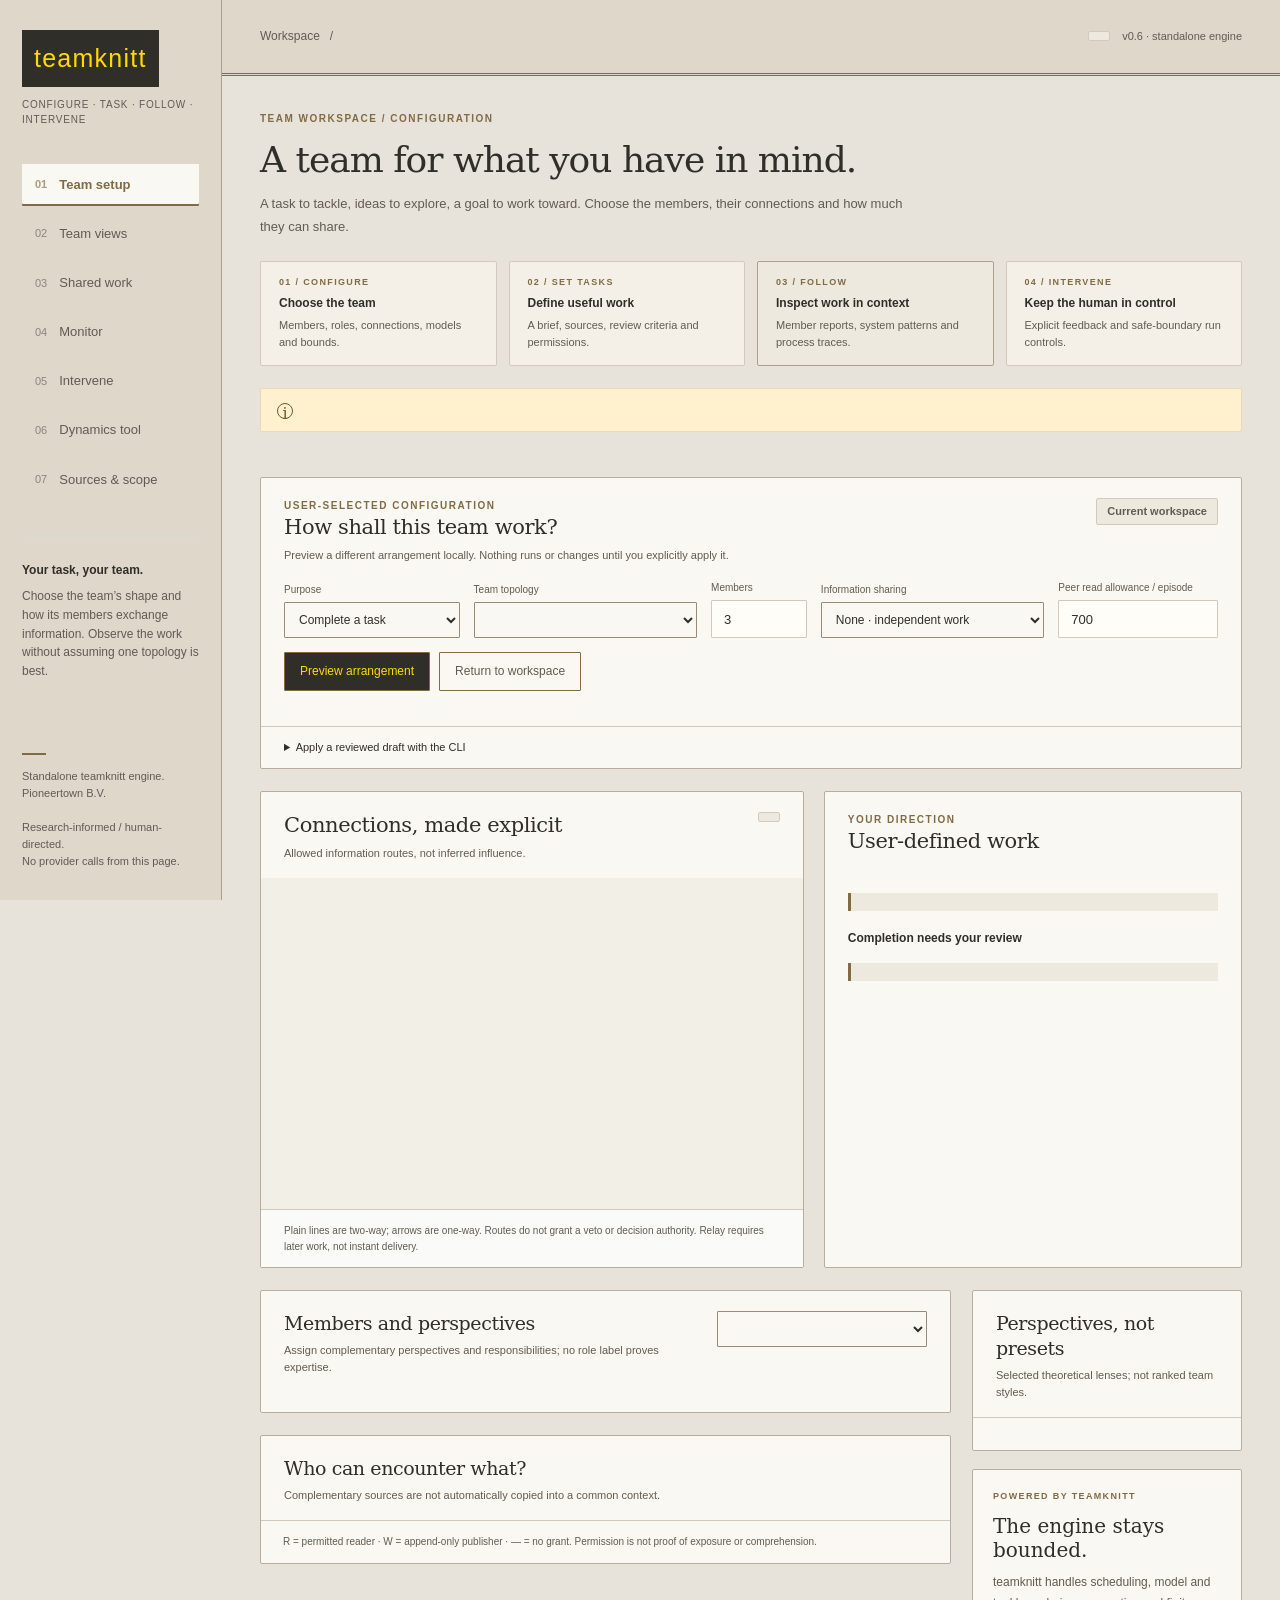
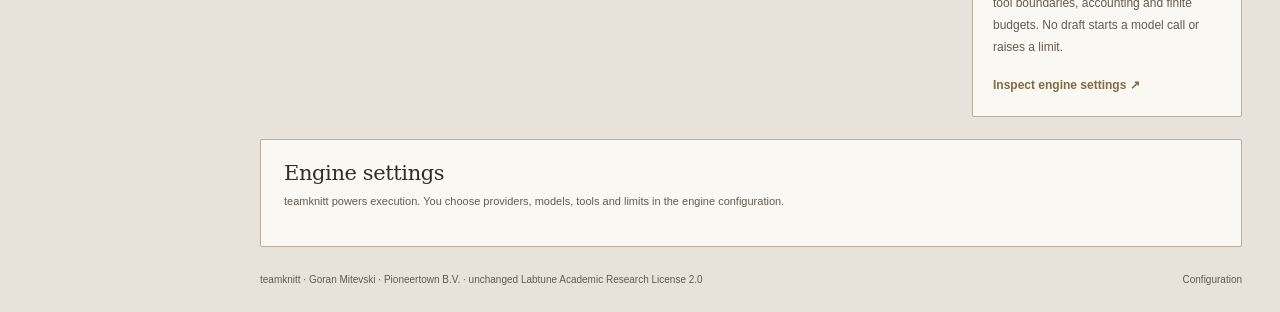
==== src/teamknitt/resources/observatory.html @ 90667f74 "Upgrade teamknitt 0.6.0 research views and intervention controls Integrate Goran's revised human-tea" ====
<!doctype html>
<html lang="en"><head><meta charset="utf-8"><meta name="viewport" content="width=device-width,initial-scale=1"><meta name="color-scheme" content="light"><title>teamknitt · Configure, follow and intervene</title><style>
:root{--paper:#e7e3da;--card:#faf8f2;--ink:#302e29;--muted:#625b51;--line:#d2c9bc;--green:#816b44;--mint:#eee9de;--amber:#794900;--sand:#fff1cd;--red:#942b27;--serif:Rockwell,"DejaVu Serif",Georgia,serif;--sans:Arial,Helvetica,sans-serif}
*{box-sizing:border-box}body{margin:0;background:var(--paper);color:var(--ink);font:14px/1.55 var(--sans)}button,select{font:inherit}button,a,select{touch-action:manipulation}button{cursor:pointer}button:focus-visible,a:focus-visible,select:focus-visible{outline:3px solid #d59941;outline-offset:3px}a{color:var(--green)}.shell{display:grid;grid-template-columns:222px minmax(0,1fr);min-height:100vh}.sidebar{background:#edf1e9;border-right:1px solid var(--line);padding:30px 22px;display:flex;flex-direction:column;gap:36px;position:sticky;top:0;height:100vh}.brand{display:flex;align-items:center;gap:10px;font-size:23px;font-weight:650;letter-spacing:-1px}.mark{background:var(--green);width:33px;height:33px;display:grid;place-items:center;border-radius:9px;color:white;font:26px var(--serif)}.brand-sub{color:var(--muted);font-size:11px;letter-spacing:.07em;margin:10px 0 0}.nav{display:grid;gap:7px}.nav button{border:0;text-align:left;padding:11px 13px;border-radius:6px;background:transparent;color:var(--muted);display:flex;gap:12px;align-items:center;font-size:13px}.nav button[aria-current=page]{background:white;color:var(--green);box-shadow:0 1px 4px #24372c0c;font-weight:650}.nav small{font-size:11px;opacity:.65}.side-note{border-top:1px solid #d3ddd1;padding-top:23px;font-size:12px;color:var(--muted)}.side-note strong{display:block;color:var(--ink);margin-bottom:8px}.side-bottom{margin-top:auto;font-size:11px;color:var(--muted)}.side-bottom .rule{width:24px;height:2px;background:var(--green);margin-bottom:13px}.page{min-width:0}.topbar{height:76px;border-bottom:1px solid var(--line);display:flex;align-items:center;justify-content:space-between;padding:0 38px;gap:15px;background:#fafbf7}.crumb{color:var(--muted);font-size:12px;display:flex;gap:10px;align-items:center}.crumb b{color:var(--ink);font-weight:500}.top-actions{display:flex;gap:12px;align-items:center}.pill{display:inline-flex;gap:7px;align-items:center;padding:4px 10px;border-radius:30px;font-size:11px;white-space:nowrap;font-weight:600;background:var(--mint);color:var(--green)}.pill.amber{background:var(--sand);color:#88591f}.dot{width:6px;height:6px;border-radius:50%;background:currentColor}.version{font-size:11px;color:var(--muted)}main{max-width:1420px;padding:32px 38px 24px;margin:auto}.eyebrow{font-size:10px;font-weight:700;letter-spacing:.15em;color:var(--green);text-transform:uppercase}.hero{display:flex;justify-content:space-between;align-items:flex-end;gap:24px;margin:3px 0 23px}.hero h1{font:40px/1.2 var(--serif);letter-spacing:-1.6px;margin:11px 0}.hero p{color:var(--muted);max-width:650px;font-size:13px;margin:0;line-height:1.8}.protocol-tag{flex-shrink:0;text-align:right;font-size:11px;color:var(--muted)}.protocol-tag strong{display:block;font-size:12px;color:var(--ink);margin-bottom:7px;font-weight:500}.notice{padding:12px 16px;background:var(--sand);color:#78552a;border:1px solid #e9d8bc;border-radius:7px;font-size:12px;display:flex;align-items:flex-start;gap:10px;margin-bottom:23px}.notice .symbol{font:16px var(--serif);width:16px;height:16px;border:1px solid currentColor;border-radius:50%;display:grid;place-items:center;flex-shrink:0;margin-top:2px}.stats{display:grid;grid-template-columns:repeat(4,minmax(0,1fr));gap:14px;margin-bottom:22px}.stat{padding:19px 20px;border:1px solid var(--line);background:var(--card);border-radius:8px}.stat .label{font-size:11px;color:var(--muted);display:flex;justify-content:space-between;gap:8px}.stat .value{font:33px/1.25 var(--serif);letter-spacing:-.8px;margin:11px 0 7px}.stat .note{font-size:10px;color:var(--muted)}.stat .value span{font:15px var(--sans);color:#87948b;margin-left:4px}.content-grid{display:grid;grid-template-columns:minmax(0,1fr) 270px;gap:21px}.card{background:var(--card);border:1px solid var(--line);border-radius:8px;overflow:hidden}.card-head{padding:20px 23px 16px;display:flex;justify-content:space-between;align-items:flex-start;gap:12px}.card h2,.section-title{font:21px/1.3 var(--serif);letter-spacing:-.4px;margin:0 0 6px}.card-head p,.sub{font-size:11px;color:var(--muted);margin:0}.legend{display:flex;gap:12px;font-size:10px;color:var(--muted);white-space:nowrap}.key{width:8px;height:8px;border-radius:2px;display:inline-block;margin-right:4px;background:var(--green)}.key.base{background:#d7e4d9}.key.drop{background:#cc9b62}.dimensions{padding:0 23px 12px}.dimension{padding:13px 0;border-top:1px solid #edf0e9}.dim-meta{display:flex;justify-content:space-between;gap:12px;font-size:11px;margin-bottom:8px}.dim-meta b{font-weight:550}.dim-meta span{color:var(--muted);font-variant-numeric:tabular-nums}.bar-track{height:13px;background:#f4f5f0;border-radius:3px;position:relative;overflow:hidden}.bar-base{position:absolute;inset:0 auto 0 0;background:#d7e4d9;border-radius:3px}.bar-test{position:absolute;inset:3px auto 3px 0;background:var(--green);border-radius:2px;min-width:0}.dim-meta .unknown{color:var(--amber)}.card-foot{padding:13px 23px;background:#fafbf8;border-top:1px solid var(--line);font-size:10px;color:var(--muted)}.aside-stack{display:grid;gap:18px;align-content:start}.roster{padding:0 20px}.member{padding:14px 0;border-top:1px solid #edf0e9;display:flex;gap:11px}.avatar{height:30px;width:30px;border:1px solid var(--line);background:#f4f7f0;border-radius:50%;display:grid;place-items:center;color:var(--green);font-size:11px;flex-shrink:0}.member .name{font-size:12px;font-weight:600}.member .role{font-size:10px;color:var(--muted);margin-top:3px}.roster-note{padding:14px 20px;border-top:1px solid var(--line);font-size:10px;color:var(--muted)}.text-card{padding:20px}.text-card .eyebrow{font-size:9px}.text-card h3{font:20px var(--serif);margin:10px 0}.text-card p{font-size:12px;color:var(--muted);margin:0 0 16px;line-height:1.8}.text-link{border:0;padding:0;background:none;color:var(--green);font-size:12px;font-weight:600}.mini-protocol{display:flex;gap:6px;align-items:center;margin-bottom:16px}.mini-protocol span{padding:4px 7px;background:#eef3eb;border-radius:4px;color:var(--green);font-size:9px}.mini-protocol b{font-weight:400;color:var(--muted)}.lower{margin-top:22px}.coverage-wrap{overflow:auto}table{border-collapse:collapse;width:100%;font-size:11px;text-align:left;white-space:nowrap}th{background:#fafbf7;color:var(--muted);font-size:10px;font-weight:500;padding:11px 22px;border-bottom:1px solid var(--line)}td{padding:12px 22px;border-bottom:1px solid #edf0e9}tr:last-child td{border-bottom:0}.numeric{text-align:right;font-variant-numeric:tabular-nums}.footer{font-size:10px;color:var(--muted);display:flex;gap:15px;justify-content:space-between;padding:24px 0 0}.footer code{font-size:10px}.panel[hidden]{display:none}.controls{display:flex;flex-wrap:wrap;align-items:center;gap:12px;margin:20px 0}.control{display:grid;gap:5px;min-width:160px;flex:1}.control label{font-size:10px;color:var(--muted)}select{width:100%;background:#fff;color:var(--ink);border:1px solid var(--line);border-radius:6px;padding:9px 30px 9px 10px;font-size:12px}.round-layout{display:grid;grid-template-columns:minmax(0,1fr) 270px;gap:20px}.timeline{padding:6px 23px 20px}.chart{height:164px;display:flex;gap:9px;align-items:flex-end;border-bottom:1px solid var(--line);padding:12px 8px 0}.chart-col{height:100%;flex:1;display:flex;flex-direction:column;justify-content:flex-end;align-items:center;gap:0;position:relative}.chart-count{font-size:10px;color:var(--muted);margin-bottom:7px}.chart-bar{width:min(100%,48px);background:#91b99e;border-radius:4px 4px 0 0;min-height:2px;position:relative}.chart-drop{background:#cc9b62;position:absolute;top:0;width:100%;border-radius:4px 4px 0 0}.round-buttons,.state-track{display:flex;gap:9px;padding:0 8px}.round-buttons button{border:0;background:none;color:var(--muted);font-size:11px;padding:10px 0 5px;flex:1;border-bottom:2px solid transparent}.round-buttons button.active{color:var(--green);border-bottom-color:var(--green);font-weight:700}.state-track span{flex:1;height:7px;background:#e5e9e1;border-radius:2px;margin-top:5px}.state-track .ready{background:#22684f}.state-track .perturbed{box-shadow:0 0 0 2px #d5a46a}.timeline-note{font-size:10px;color:var(--muted);margin:16px 0 0}.trace-top{padding:16px 23px;display:flex;gap:12px;justify-content:space-between;align-items:center;border-bottom:1px solid var(--line)}.trace-top h3{font-size:12px;margin:0;font-weight:600}.trace-top select{width:auto;font-size:11px;padding:5px 25px 5px 9px}.empty{padding:25px;color:var(--muted);font-size:12px}.metric-list{padding:0 20px 10px}.metric-row{display:flex;justify-content:space-between;border-top:1px solid #edf0e9;padding:11px 0;gap:10px;font-size:11px}.metric-row span{color:var(--muted)}.recovery{padding:0 20px 20px}.recovery p{font-size:11px;color:var(--muted);line-height:1.8;margin:4px 0}.recovery h4{font-size:11px;margin:12px 0 4px}.protocol-grid{display:grid;grid-template-columns:1fr 1fr;gap:20px;margin-top:22px}.protocol-list{padding:0 23px 16px}.protocol-row{display:flex;gap:18px;justify-content:space-between;font-size:12px;border-top:1px solid #edf0e9;padding:11px 0}.protocol-row span{color:var(--muted)}.protocol-row b{font-weight:500;text-align:right;overflow-wrap:anywhere}.limitations{padding:0 23px 20px;margin:0;font-size:12px;color:var(--muted);list-style:none}.limitations li{border-top:1px solid #edf0e9;padding:12px 0}.sources{padding:0 23px 20px;font-size:12px;color:var(--muted)}.sources p{line-height:1.8}.long-id{word-break:break-all;font-family:ui-monospace,monospace;font-size:10px}.button-outline{background:white;border:1px solid var(--line);border-radius:6px;color:var(--green);font-size:11px;padding:7px 12px}.loading{padding:30px;color:var(--muted)}
@media(min-width:1600px){main{padding-top:40px}.hero h1{font-size:46px}.content-grid{grid-template-columns:minmax(0,1fr) 320px}}
@media(max-width:1100px){.shell{grid-template-columns:180px minmax(0,1fr)}.sidebar{padding:25px 15px}.brand{font-size:21px}.topbar{padding:0 24px}main{padding:25px 24px}.content-grid,.round-layout{grid-template-columns:minmax(0,1fr)}.aside-stack{grid-template-columns:1fr 1fr}.stats{gap:10px}.stat{padding:16px}.stat .value{font-size:29px}.hero h1{font-size:35px}.protocol-tag{display:none}}
@media(max-width:720px){.shell{display:block}.sidebar{position:static;height:auto;padding:15px 20px;display:block;border-right:0;border-bottom:1px solid var(--line)}.brand-sub,.side-note,.side-bottom{display:none}.brand{font-size:21px}.nav{display:flex;margin-top:14px;gap:5px}.nav button{padding:8px 10px;font-size:11px;gap:7px}.topbar{height:56px;padding:0 20px}.version{display:none}main{padding:22px 18px}.hero h1{font-size:32px}.hero p{font-size:12px}.stats{grid-template-columns:1fr 1fr}.stat .value{font-size:30px}.stat .note{font-size:9px}.aside-stack,.protocol-grid{grid-template-columns:minmax(0,1fr)}.card-head{padding:18px}.dimensions{padding:0 18px 10px}.legend{gap:7px;font-size:9px}.card h2{font-size:20px}.footer{flex-direction:column;gap:8px}.notice{font-size:11px}.timeline{padding:5px 15px 18px}.crumb{font-size:10px}.top-actions{gap:5px}.controls .control{min-width:130px}.protocol-grid{gap:16px}}
@media print{.sidebar,.topbar,.controls,.text-link,.button-outline{display:none}.shell{display:block}main{padding:0}.panel[hidden]{display:block}.panel{break-before:page}.card{break-inside:avoid}.notice{background:white}.hero{margin:20px 0}}

.content-grid>*,.round-layout>*,.protocol-grid>*,.base-grid>*{min-width:0}.aside-stack{min-width:0}.layer-strip{display:grid;grid-template-columns:1fr 1.4fr 1fr;gap:12px;margin:22px 0}.layer{padding:14px 18px;border:1px solid var(--line);border-radius:7px;background:#fff;font-size:11px;color:var(--muted)}.layer strong{display:block;color:var(--ink);font-size:12px;margin:4px 0}.layer.backbone{background:var(--mint);border-color:#b7d1bc}.layer .eyebrow{font-size:9px}.role-select{width:auto;min-width:210px}.actor-content{padding:0 23px 20px}.actor-content h3{font-size:12px;margin:18px 0 5px}.actor-content p,.actor-content li{font-size:12px;color:var(--muted);line-height:1.8}.actor-content ul{margin:6px 0;padding-left:18px}.chips{display:flex;flex-wrap:wrap;gap:7px;margin-top:10px}.chip{background:#edf3eb;color:var(--green);border-radius:4px;padding:4px 8px;font-size:10px}.perspective-button{display:block;width:100%;text-align:left;border:0;border-top:1px solid var(--line);background:none;padding:12px 20px;color:var(--muted);font-size:11px}.perspective-button.selected{background:#eef5ed;color:var(--green);font-weight:600}.perspective-detail{padding:16px 20px;border-top:1px solid var(--line);font-size:11px;color:var(--muted);line-height:1.8}.access{display:inline-block;font-size:10px;padding:3px 7px;border-radius:4px;background:#e8f1e7;color:var(--green)}.access.none{background:#f4f4ee;color:#92998e}.rep-history{padding:0 23px 20px}.version-row{border-top:1px solid var(--line);padding:13px 0;font-size:11px}.version-row b{display:block;color:var(--ink);margin-bottom:5px}.version-row p{margin:4px 0;color:var(--muted)}.base-grid{display:grid;grid-template-columns:1fr 1fr;gap:20px}.wave-strip{display:flex;gap:8px;flex-wrap:wrap;margin:20px 0}.wave-strip button{background:#fff;border:1px solid var(--line);border-radius:6px;padding:10px 16px;color:var(--muted);font-size:11px}.wave-strip .selected{background:var(--mint);border-color:#a1c3ab;color:var(--green)}.process-number{font:29px var(--serif);margin:6px 0}.signal-caption{font-size:10px;color:var(--muted);line-height:1.8}.scope-note{border-left:3px solid #aac5ae;padding:9px 12px;background:#f4f7f1;font-size:11px;color:var(--muted);margin:16px 0 0}.source-order{margin:0 0 20px;color:var(--muted);font-size:11px}.paragraph{font-size:12px;color:var(--muted);line-height:1.9;margin:0 0 12px}.matrix-note{font-size:10px;color:var(--muted);padding:13px 22px;border-top:1px solid var(--line)}.table-tag{font-size:9px;text-transform:uppercase;letter-spacing:.04em;color:var(--muted)}.book-title{font:24px/1.4 var(--serif);margin:12px 0;color:var(--ink)}.foundation-card{padding:24px}.chapter-row{padding:12px 0;border-top:1px solid var(--line);font-size:12px;color:var(--muted);line-height:1.8}.chapter-row b{color:var(--ink);font-weight:600}.source-context{font-size:11px;color:var(--muted);margin-top:18px}.section-gap{margin-top:22px}.wide{grid-column:1/-1}
@media(max-width:900px){.layer-strip{grid-template-columns:1fr}.layer{padding:10px 15px}.base-grid{grid-template-columns:minmax(0,1fr)}}@media(max-width:720px){.stat:first-child .value{font-size:23px;overflow-wrap:anywhere}.nav{overflow:auto}.nav button{white-space:nowrap}.layer-strip{gap:7px;margin:16px 0}.role-select{min-width:130px;max-width:100%}.card-head{flex-wrap:wrap}.nav small{display:none}.foundation-card{padding:18px}}

.sidebar{background:#ded7ca;border-right:1px solid #aaa091}.brand{display:inline-flex;background:#302e29;color:#ffda00;padding:9px 12px;font-family:"Noir Pro",Arial,Helvetica,sans-serif;font-size:25px;letter-spacing:.05em;font-weight:500}.brand-sub{letter-spacing:.08em;font-size:10px}.mark{display:none}.topbar{background:#ded7ca;border-bottom:3px double #816b44}.nav button{border-radius:1px}.nav button[aria-current=page]{background:#faf8f2;box-shadow:inset 0 -2px #816b44}.card,.stat,.layer,.notice{border-radius:2px;box-shadow:none}.card,.stat{border-color:#b9ae9c}.pill{border-radius:2px;background:#eee9de;color:#625b51;border:1px solid #d2c9bc}.hero h1{font-size:36px;letter-spacing:-1px}.stat .value{font-family:var(--serif);font-size:28px}.layer.backbone{background:#eee9de;border-color:#aaa091}.layer{background:#f4f0e7}.text-card p,.actor-content p{color:#625b51}.scope-note{border-color:#816b44;background:#eee9de}.perspective-button.selected{background:#eee9de;color:#302e29}.chip{background:#eee9de;color:#625b51}.access{background:#eee9de;color:#625b51}.table-tag{color:#625b51}.topology-canvas{padding:10px 20px;background:#f2efe7}.topology-canvas svg{width:100%;height:auto;display:block;max-height:330px}.topology-canvas line{stroke:#aaa091;stroke-width:2;opacity:.6}.topology-canvas .member-circle{fill:#faf8f2;stroke:#816b44;stroke-width:2}.topology-canvas .member-hub{fill:#eee9de;stroke:#302e29;stroke-width:2.5}.topology-canvas text{font-family:Arial,Helvetica,sans-serif;fill:#302e29;font-size:19px;text-anchor:middle}.team-board{display:grid;grid-template-columns:minmax(0,1.3fr) minmax(0,1fr);gap:20px;margin:22px 0}.mission-card p{line-height:1.8;font-size:12px}.designer{margin-bottom:22px}#team-controls{display:grid;grid-template-columns:1.1fr 1.4fr .6fr 1.4fr 1fr;gap:14px;padding:0 23px 18px;align-items:end}input{width:100%;min-width:0;min-height:38px;border:1px solid #978b78;background:#faf8f2;border-radius:1px;padding:8px;font:12px Arial;color:#302e29}select{border-radius:1px;border-color:#978b78;background:#faf8f2}.designer-actions{grid-column:1/-1;display:flex;gap:9px;flex-wrap:wrap}.designer-actions button{padding:9px 15px;border-radius:1px;border:1px solid #816b44;font-size:12px;background:#302e29;color:#ffda00}.designer-actions .button-outline{background:#faf8f2;color:#625b51}.designer-note{padding:0 23px 17px;font-size:11px;color:#625b51}.apply-detail{border-top:1px solid #d2c9bc;padding:12px 23px;font-size:11px;color:#625b51}.apply-detail summary{cursor:pointer;color:#302e29}.apply-detail p{margin:12px 0;line-height:1.7}.apply-detail pre{white-space:pre-wrap;overflow-wrap:anywhere;background:#eee9de;padding:12px;font-size:11px}.monitor-toolbar{display:flex;align-items:center;gap:15px;margin-bottom:20px;font-size:11px;color:#625b51}.monitor-toolbar select{max-width:360px;font-size:12px}.observation-item{border-top:1px solid #d2c9bc;padding:18px 23px}.observation-item h3{font-size:14px;margin:0 0 8px}.observation-item p{font-size:12px;line-height:1.8;color:#625b51;margin:0 0 6px}.observation-item .obs-state{font:10px ui-monospace,monospace;text-transform:uppercase;letter-spacing:.07em;color:#794900}.telemetry-live{color:#155d85!important}.designer .control{min-width:0}.content-grid .card h2{font-size:19px}#deliverable-path{overflow-wrap:anywhere}.source-context{line-height:1.8}.loading-note{font-size:11px;color:#794900}.footer{line-height:1.7}
@media(max-width:1100px){#team-controls{grid-template-columns:1fr 1fr 1fr}.team-board{grid-template-columns:minmax(0,1fr)}.hero h1{font-size:32px}}@media(max-width:720px){#team-controls{grid-template-columns:minmax(0,1fr) minmax(0,1fr);padding:0 18px 15px;gap:12px}.designer-actions{grid-column:1/-1}.brand{font-size:22px}.monitor-toolbar{flex-wrap:wrap}.hero h1{font-size:29px}.layer-strip{display:none}.topbar{height:auto;min-height:58px;flex-wrap:wrap;padding:12px 18px;gap:8px}.mission-card .actor-content{padding:0 18px 18px}.stat .value{font-size:25px}.nav button{font-size:11px}.topology-canvas{padding:4px}#team-controls .control label{font-size:10px}}

.lens-tabs{display:grid;grid-template-columns:repeat(3,minmax(0,1fr));gap:10px;margin:0 0 18px}.lens-tab{text-align:left;border:1px solid #b9ae9c;background:#f4f0e7;padding:16px;color:var(--muted);font-size:12px;line-height:1.6}.lens-tab strong{display:block;color:var(--ink);font-size:14px;font-weight:600;margin-bottom:3px}.lens-tab[aria-selected=true]{background:#302e29;border-color:#302e29;color:#ded7ca;box-shadow:inset 0 -3px #ffda00}.lens-tab[aria-selected=true] strong{color:#ffda00}.lens-question{font:19px/1.5 var(--serif)!important;color:var(--ink)!important}.lens-board{margin-top:0}.lens-board .topology-canvas svg{max-height:280px}.view-member-label{display:block;font-size:10px;color:var(--muted);margin:18px 0 6px}.lens-grid{display:grid;grid-template-columns:repeat(2,minmax(0,1fr));gap:16px}.behavior-card{padding:20px}.behavior-card h3{font:18px/1.4 var(--serif);margin:9px 0}.behavior-card p{font-size:12px;color:var(--muted);line-height:1.8}.behavior-status{font:10px ui-monospace,monospace;letter-spacing:.06em;color:#794900;text-transform:uppercase}.protocol-values{display:flex;gap:20px;flex-wrap:wrap;padding-top:10px;border-top:1px solid var(--line);font-size:11px;color:var(--muted)}.protocol-values b{display:block;font:25px/1.6 var(--serif);color:var(--ink)}.lens-notice{margin:0 0 18px}.lens-actions{display:flex;gap:10px;flex-wrap:wrap;margin-top:18px}.lens-actions button{background:#faf8f2;border:1px solid #816b44;color:var(--ink);padding:9px 12px;font-size:12px}.lens-command{white-space:pre-wrap;overflow-wrap:anywhere;background:#eee9de;padding:12px;font-size:11px}.lens-signals{padding:0 23px 20px}.lens-references p{margin:0 0 10px}.lens-concept{padding:16px 23px;border-top:1px solid var(--line)}.lens-concept h3{font-size:13px;margin:0 0 6px}.lens-concept p{font-size:12px;color:var(--muted);margin:0 0 6px}.lens-empty{border:1px dashed #b9ae9c;padding:17px;background:#f4f0e7;font-size:12px;line-height:1.8;color:var(--muted)}
@media(max-width:900px){.lens-tabs{gap:7px}.lens-tab{padding:12px}.lens-tab strong{font-size:12px}.lens-tab span{font-size:10px}}@media(max-width:720px){.lens-tabs{grid-template-columns:1fr}.lens-tab{padding:10px 13px}.lens-tab strong{font-size:13px;display:inline;margin-right:8px}.lens-grid{grid-template-columns:1fr}.lens-question{font-size:18px!important}.lens-board .topology-canvas svg{max-height:250px}.protocol-values{gap:15px}}

.group-tabs{display:grid;grid-template-columns:repeat(2,minmax(0,1fr));gap:14px;margin:0 0 20px}.group-tab strong{font:24px/1.3 var(--serif);margin-bottom:5px}.group-description{padding:0 0 17px}.group-description h2{font:22px/1.4 var(--serif);margin:0 0 7px}.group-description p{font-size:12px;color:var(--muted);line-height:1.8;margin:0;max-width:900px}.lens-tabs{display:flex;flex-wrap:wrap;gap:9px}.view-tab{border:1px solid #b9ae9c;background:#f4f0e7;color:var(--muted);padding:10px 15px;font:12px Arial}.view-tab[aria-selected=true]{background:#eee9de;color:#302e29;border-bottom:3px solid #816b44;font-weight:600}.view-tab:focus-visible{outline:3px solid #d59941;outline-offset:3px}#view-migration-notice{margin:0 0 18px}.lens-eyebrow{font-size:10px}@media(max-width:720px){.group-tabs{gap:9px}.group-tab strong{font-size:20px;display:block}.group-tab{padding:13px}.view-tab{font-size:11px;padding:10px}.group-description h2{font-size:19px}}

.layer-strip{grid-template-columns:repeat(4,minmax(0,1fr))}.intervention-grid{display:grid;grid-template-columns:repeat(2,minmax(0,1fr));gap:18px}.intervention-grid>.card{min-width:0}.control[hidden]{display:none}.operator-fields{display:grid;grid-template-columns:1fr 1fr;gap:14px;margin-bottom:16px}.control input{width:100%;background:#fffdf8;border:1px solid var(--line);padding:10px 12px;font:13px var(--sans);color:var(--ink);border-radius:1px;min-width:0}.control input:focus-visible{outline:3px solid #d59941;outline-offset:3px}.lens-command{white-space:pre-wrap;overflow-wrap:anywhere;max-width:100%}.theory-axis{padding:18px 23px;border-top:1px solid var(--line)}.theory-axis h3{margin:0 0 9px}.theory-axis p{font-size:12px;color:var(--muted)}.construct-status{color:var(--amber);font-size:11px;white-space:nowrap}#operator-copy-note{overflow-wrap:anywhere}
@media(max-width:1100px){.layer-strip{grid-template-columns:repeat(2,minmax(0,1fr))}}@media(max-width:800px){.intervention-grid{grid-template-columns:minmax(0,1fr)}.operator-fields{grid-template-columns:minmax(0,1fr)}}
</style></head><body><div class="shell">
<aside class="sidebar"><div><div class="brand">teamknitt</div><p class="brand-sub">CONFIGURE · TASK · FOLLOW · INTERVENE</p></div>
<nav class="nav" aria-label="Team workspace"><button type="button" data-page="system" aria-current="page"><small>01</small> Team setup</button><button type="button" data-page="views"><small>02</small> Team views</button><button type="button" data-page="representations"><small>03</small> Shared work</button><button type="button" data-page="process"><small>04</small> Monitor</button><button type="button" data-page="interventions"><small>05</small> Intervene</button><button type="button" data-page="observations"><small>06</small> Dynamics tool</button><button type="button" data-page="foundations"><small>07</small> Sources & scope</button></nav>
<div class="side-note"><strong>Your task, your team.</strong>Choose the team’s shape and how its members exchange information. Observe the work without assuming one topology is best.</div><div class="side-bottom"><div class="rule"></div>Standalone teamknitt engine.<br>Pioneertown B.V.<br><br>Research-informed / human-directed.<br>No provider calls from this page.</div></aside>
<div class="page"><header class="topbar"><div class="crumb">Workspace <span>/</span> <b id="workspace-name"></b></div><div class="top-actions"><span class="pill" id="mode-pill"></span><span class="version">v0.6 · standalone engine</span></div></header><main>
<section class="hero"><div><div class="eyebrow">TEAM WORKSPACE / <span id="page-eyebrow">CONFIGURATION</span></div><h1 id="page-title">A team for what you have in mind.</h1><p id="page-description">A task to tackle, ideas to explore, a goal to work toward. Choose the members, their connections and how much they can share.</p></div></section>
<div class="layer-strip"><div class="layer"><div class="eyebrow">01 / CONFIGURE</div><strong>Choose the team</strong>Members, roles, connections, models and bounds.</div><div class="layer"><div class="eyebrow">02 / SET TASKS</div><strong>Define useful work</strong>A brief, sources, review criteria and permissions.</div><div class="layer backbone"><div class="eyebrow">03 / FOLLOW</div><strong>Inspect work in context</strong>Member reports, system patterns and process traces.</div><div class="layer"><div class="eyebrow">04 / INTERVENE</div><strong>Keep the human in control</strong>Explicit feedback and safe-boundary run controls.</div></div>
<div class="notice" role="note"><span class="symbol" aria-hidden="true">i</span><span id="evidence-notice"></span></div>
<section id="system" class="panel"><div class="stats" id="stats"></div>
<div class="card designer" id="designer"><div class="card-head"><div><div class="eyebrow">USER-SELECTED CONFIGURATION</div><h2>How shall this team work?</h2><p>Preview a different arrangement locally. Nothing runs or changes until you explicitly apply it.</p></div><span class="pill" id="draft-state">Current workspace</span></div>
<form id="team-controls"><div class="control"><label for="purpose-control">Purpose</label><select id="purpose-control"><option value="task">Complete a task</option><option value="brainstorm">Brainstorm ideas</option><option value="goal">Work toward a goal</option><option value="research">Research a question</option></select></div><div class="control"><label for="topology-control">Team topology</label><select id="topology-control"></select></div><div class="control"><label for="members-control">Members</label><input id="members-control" type="number" min="1" max="16" step="1" value="3" required></div><div class="control"><label for="communication-control">Information sharing</label><select id="communication-control"><option value="none">None · independent work</option><option value="low">Low · reported blockers</option><option value="intermediate">Intermediate · summaries</option><option value="high">High · detailed notes</option><option value="wisdom_only">Wisdom only · conditional lessons</option></select></div><div class="control"><label for="words-control">Peer read allowance / episode</label><input id="words-control" type="number" min="1" max="20000" value="700" required></div><div class="designer-actions"><button type="submit" id="preview-draft">Preview arrangement</button><button type="button" class="button-outline" id="restore-workspace">Return to workspace</button></div></form>
<div id="builder-note" class="designer-note" role="status"></div><details class="apply-detail"><summary>Apply a reviewed draft with the CLI</summary><p>Applying regenerates starter cognitive bindings and backs up the previous config. Your task text, model and engine budgets are left unchanged.</p><pre id="apply-command"></pre><button type="button" class="button-outline" id="copy-command">Copy command</button></details></div>
<div class="team-board"><div class="card"><div class="card-head"><div><h2>Connections, made explicit</h2><p id="topology-caption">Allowed information routes, not inferred influence.</p></div><span class="pill" id="link-count"></span></div><div class="topology-canvas"><svg id="topology-map" viewBox="0 0 1000 620" role="img" aria-label="Selected team communication topology"></svg></div><div class="card-foot">Plain lines are two-way; arrows are one-way. Routes do not grant a veto or decision authority. Relay requires later work, not instant delivery.</div></div><div class="card mission-card"><div class="card-head"><div><div class="eyebrow">YOUR DIRECTION</div><h2 id="mission-title">User-defined work</h2></div></div><div class="actor-content"><p id="mission-deliverable"></p><div class="scope-note" id="mission-brief"></div><h3>Completion needs your review</h3><p id="review-status"></p><div class="scope-note" id="deliverable-path"></div></div></div></div>
<div class="content-grid"><div><div class="card"><div class="card-head"><div><h2>Members and perspectives</h2><p>Assign complementary perspectives and responsibilities; no role label proves expertise.</p></div><select class="role-select" id="actor-select" aria-label="Inspect configured role"></select></div><div class="actor-content" id="actor-detail"></div></div><div class="card lower"><div class="card-head"><div><h2>Who can encounter what?</h2><p>Complementary sources are not automatically copied into a common context.</p></div></div><div class="coverage-wrap"><table><thead id="matrix-head"></thead><tbody id="matrix"></tbody></table></div><div class="matrix-note">R = permitted reader · W = append-only publisher · — = no grant. Permission is not proof of exposure or comprehension.</div></div></div>
<div class="aside-stack"><div class="card"><div class="card-head"><div><h2>Perspectives, not presets</h2><p>Selected theoretical lenses; not ranked team styles.</p></div></div><div id="perspectives"></div><div class="perspective-detail" id="perspective-detail"></div></div><div class="card text-card"><div class="eyebrow">POWERED BY TEAMKNITT</div><h3>The engine stays bounded.</h3><p>teamknitt handles scheduling, model and tool boundaries, accounting and finite budgets. No draft starts a model call or raises a limit.</p><button type="button" class="text-link" id="inspect-baseline">Inspect engine settings ↗</button></div></div></div>
<div class="card lower" id="baseline"><div class="card-head"><div><h2>Engine settings</h2><p>teamknitt powers execution. You choose providers, models, tools and limits in the engine configuration.</p></div></div><div class="base-grid" style="padding:0 23px 20px"><div id="baseline-left"></div><div id="baseline-right"></div></div></div></section>
<section id="views" class="panel" hidden>
<div class="group-tabs" id="group-tabs" role="tablist" aria-label="Team research approach"></div>
<div id="approach-panel" role="tabpanel"><div class="group-description"><h2 id="group-question"></h2><p id="group-scope"></p></div><div id="view-migration-notice" class="scope-note" role="status" hidden></div>
<div class="lens-tabs" id="lens-tabs" role="tablist" aria-label="Focused team view"></div>
<div class="team-board lens-board"><div class="card"><div class="card-head"><div><h2 id="overview-map-title">Configured information routes</h2><p id="overview-map-caption"></p></div><span class="pill" id="overview-map-count"></span></div><div class="topology-canvas"><svg id="overview-topology-map" viewBox="0 0 1000 620" role="img" aria-label="Team connections for the selected lens"></svg></div><div class="card-foot" id="overview-map-note"></div></div>
<div class="card"><div class="card-head"><div><div class="eyebrow" id="lens-eyebrow">A COMPLEMENTARY PERSPECTIVE</div><h2 id="lens-title"></h2></div><span class="pill" id="lens-state"></span></div><div class="actor-content"><p class="lens-question" id="lens-question"></p><p id="lens-scope"></p><div class="scope-note" id="lens-boundary"></div><label class="view-member-label" for="overview-actor-select">Inspect a configured member</label><select id="overview-actor-select"></select><p id="overview-member-summary"></p></div></div></div>
<div id="lens-detail" role="tabpanel" aria-live="polite"></div>
<div class="card lower"><div class="card-head"><div><h2>Representative references</h2><p>These locate a broader tradition; no single reference defines the field.</p></div></div><div class="sources" id="lens-references"></div></div>
<div class="scope-note">Changing a view changes only what you inspect. It does not change the topology, models, communication, delegation, statistics or budgets, and never launches an evaluation.</div>
</div></section>
<section id="representations" class="panel" hidden><div class="card"><div class="card-head"><div><h2>Shared and role-local work</h2><p>Availability → exposure → transformation → acknowledgement. Distinct events, not synonyms.</p></div><select class="role-select" id="rep-select" aria-label="Inspect representation"></select></div><div class="actor-content" id="rep-detail"></div><div class="rep-history" id="rep-history"></div></div><div class="card lower"><div class="card-head"><div><h2>Work and representational dependencies</h2><p>Explicit work units attach to existing teamknitt phases. No automatic task decomposition.</p></div></div><div class="coverage-wrap"><table><thead><tr><th>Work / phase</th><th>Assigned roles</th><th>Inputs → outputs</th><th>Predecessors</th></tr></thead><tbody id="work-table"></tbody></table></div></div></section>
<section id="process" class="panel" hidden><div class="monitor-toolbar"><label for="record-selection">Monitor record</label><select id="record-selection"><option value="latest">Latest matching workspace execution</option><option value="setup">Configuration only</option></select><span id="monitor-connection" role="status">Recorded / local data</span></div><div class="source-order">The engine executes bounded dependency waves. Monitor the selected task; task progress and goal achievement are not interchangeable.</div><div class="stats" id="monitor-stats"></div><div class="card" style="margin-bottom:20px"><div class="card-head"><div><h2>Current model operations</h2><p>Metadata only. Request elapsed time is not a measure of provider compute or team quality.</p></div></div><div class="coverage-wrap"><table><thead><tr><th>Member</th><th>Provider / model</th><th>Started</th></tr></thead><tbody id="current-operations"></tbody></table></div></div><div class="wave-strip" id="wave-strip"></div><div class="round-layout"><div><div class="card"><div class="card-head"><div><h2 id="wave-title">Coordination at the boundary</h2><p id="wave-subtitle"></p></div></div><div class="metric-list" id="wave-signals"></div><div class="trace-top"><h3>Observed process metadata</h3></div><div class="coverage-wrap"><table><thead><tr><th>Actor / structure</th><th>Event</th><th>Reference</th></tr></thead><tbody id="events"></tbody></table></div></div><div class="card lower"><div class="card-head"><div><h2>Latest explicit plans and perceived alignment</h2><p>Reported-plan agreement ≠ matching the reference ≠ perceived alignment ≠ correctness.</p></div></div><div class="coverage-wrap"><table><thead><tr><th>Role</th><th>Reported order</th><th>Deadline wave</th><th>Perceived in sync</th></tr></thead><tbody id="temporal-table"></tbody></table></div></div></div><div class="aside-stack"><div class="card"><div class="card-head"><div><h2>Version-specific handoffs</h2><p>Receipt is not understanding or agreement.</p></div></div><div class="recovery" id="handoff-list"></div></div><div class="card"><div class="card-head"><div><h2>Dynamics, by choice</h2><p>No mandatory challenged-team condition.</p></div></div><div class="recovery" id="dynamics-detail"></div></div><div class="card text-card"><div class="eyebrow">NO AGGREGATE PROBLEM-SOLVING SCORE</div><h3>Observe the distinctions.</h3><p>Role labels do not certify expertise. Shared plans can be wrong. An “in sync” self-report can coexist with conflicting plans. Domain outcomes require independent evaluation.</p></div></div></div></section>
<section id="interventions" class="panel" hidden>
<div class="card"><div class="card-head"><div><div class="eyebrow">EXPLICIT OPERATOR AUTHORITY</div><h2>Intervention desk</h2><p>Choose a change, review its scope, then authorize it in the CLI from the selected workspace directory. This browser cannot queue requests or execute changes.</p></div><span class="pill" id="operator-mode"></span></div><div class="actor-content"><p id="operator-status" role="status"></p><div class="scope-note">A queued request is not an applied intervention. Context assembly is not understanding. An applied intervention is not evidence that it improved the team. No automatic organizational improvement, model change or budget increase.</div></div></div>
<div class="intervention-grid lower">
<div class="card"><div class="card-head"><div><div class="eyebrow">BETWEEN RUNS / INPUTS & CONDITIONS</div><h2>Reconfigure the work</h2><p>Staffing, role definitions, task framing, sources, procedures and routes are explicit choices.</p></div></div><div class="actor-content"><p>Review the brief and success criteria in the local task file. The simple builder regenerates bindings only after --apply --reset-bindings, with a private backup; custom bindings remain a manual edit.</p><p>Active or paused runs retain their configuration and shared workspace lock. Model, tool, statistical and budget settings are never changed by an intervention request.</p><button type="button" class="button-outline" id="intervention-configure">Inspect team and task setup</button></div></div>
<div class="card"><div class="card-head"><div><div class="eyebrow">BEFORE A RUN / PLANNED DISTURBANCE</div><h2>Practice a bounded interruption</h2><p>Schedule an actor, representation or directed-link gap, with a wave and duration you choose.</p></div></div><div class="actor-content"><pre class="lens-command" id="disturbance-command"></pre><p>This example is a draft. Add --apply only after review. It changes the next run's plan—not an active run—and preserves roles, task text and engine settings.</p><div class="scope-note">A software condition is not human cross-training, model-weight training, evidence of adaptation or a causal intervention study.</div></div></div>
<div class="card"><div class="card-head"><div><div class="eyebrow">DURING A RUN / SAFE BOUNDARY</div><h2>Feedback, pause, resume or stop</h2><p>Controls act before the next dependency wave; already-approved current-wave work may finish.</p></div></div><div class="actor-content"><div class="operator-fields"><div class="control"><label for="operator-action">Operator action</label><select id="operator-action"><option value="feedback">Provide private feedback</option><option value="pause">Pause at the next boundary</option><option value="resume">Resume the same paused run</option><option value="stop">Stop after the current wave</option></select></div><div class="control"><label for="operator-recipient">Feedback recipients</label><select id="operator-recipient"></select></div></div><div class="control" id="operator-file-control"><label for="operator-file">Workspace-relative feedback text file</label><input id="operator-file" type="text" value="mission/feedback.md" maxlength="240" autocomplete="off" spellcheck="false"></div><pre class="lens-command" id="operator-command"></pre><button type="button" class="button-outline" id="copy-operator-command">Copy preview command</button><p id="operator-copy-note" role="status">No command is executed here. Preview first; add --apply in the CLI to queue your reviewed request.</p><p>Feedback is private, targeted future main-member context, bounded by the existing representation word cap. It grants no tool or source permissions. Pause retains the original wall-time deadline and request counters. Stop is terminal; no automatic restart or recovery.</p></div></div>
<div class="card"><div class="card-head"><div><div class="eyebrow">AFTER / HUMAN REVIEW</div><h2>Check the intended level</h2><p>An input change, a process change and an outcome improvement are different claims.</p></div></div><div class="actor-content"><p id="intervention-review"></p><p>Inspect partial or complete contributions locally. Check the brief, correctness, source use, alternatives and unresolved items; do not substitute agreement or a completed workflow for goal achievement.</p><p>Before claiming an effect, choose outcome criteria, comparison conditions and a suitable analysis explicitly. Logged chronology alone cannot establish causality or transfer from human-team research.</p><button type="button" class="button-outline" id="intervention-monitor">Follow recorded work</button></div></div>
</div><div class="card lower"><div class="card-head"><div><h2>Operator request receipts</h2><p>Private message text is excluded. Requests, boundary receipts and context-assembly records are distinct.</p></div></div><div class="coverage-wrap"><table><thead><tr><th>Request / action</th><th>Recipients</th><th>Status</th><th>Boundary</th><th>Context assemblies</th></tr></thead><tbody id="operator-receipts"></tbody></table></div></div><div id="intervention-research" class="lower"></div>
</section>
<section id="observations" class="panel" hidden><div class="card"><div class="card-head"><div><div class="eyebrow">AN ADDITIONAL TOOL, NOT THE CONFIGURATOR</div><h2>Complexity-science process observations</h2><p>Complexity science and complex adaptive systems inform this tool. Gorman et al. (2017) is one team-focused reference, not its sole foundation.</p></div><span class="pill" id="observation-status"></span></div><div class="actor-content"><p>Local variation, global continuity, disturbance response and informational coupling can be inspected alongside members, artifacts and coordination. The tool does not rank your team or choose a better topology.</p><p>Attractor, synchronization and fractal dimensions remain explicitly <b>not estimated</b>: short, uneven workflow waves do not justify those inferences.</p></div><div id="observation-cards"></div><div class="card-foot">Enable/disable or select dimensions in <code>observations</code> in team.yaml. No paid judge, model call or automatic organizational change.</div></div></section>
<section id="foundations" class="panel" hidden>
<div class="card foundation-card"><div class="eyebrow">BACKGROUND / 9 NOVEMBER 2026 · @GORAN</div><h2>Research and theory on human teams</h2><p class="paragraph">A design basis for <b>human-led improvement of AI-agent teams</b>, not validation that human-team constructs or intervention effects transfer to agents. Non-system and System are explanatory orientations; they are not a linear/nonlinear or good/bad ranking.</p><p class="paragraph">IPO and IMOI connect inputs, behavioral and state mediators, outcomes and feedback. Transition and action phases recur; interpersonal processes span both. What teams <em>do</em>, how teams <em>are</em>, and what they <em>achieve</em> require different evidence.</p></div>
<div id="theory-axes" class="lower"></div><div id="theory-cycle" class="lower"></div><div id="theory-constructs" class="lower"></div>
<div class="card lower foundation-card"><h2>Representative references</h2><p class="paragraph">Original scholarly titles are retained. Complexity science is one wider tradition, not a synonym for every system account; Santa Fe is not an endorsement.</p><div id="source-map"></div><div class="source-context">Representative sources, not a claim that every theory is measured. Books/PDFs, extracts, benchmark tasks and local Foundations notes are not distributed.</div></div>
<div class="protocol-grid"><div class="card foundation-card"><div class="eyebrow">STANDALONE PRODUCT / PROVENANCE</div><h2 style="margin:12px 0">Based on Labtune</h2><p class="paragraph">teamknitt is a self-contained product and execution engine based on Goran Mitevski's Labtune work. It ships its own runtime, provider adapters, schemas and resources under the teamknitt namespace; it does not require the Labtune package, CLI or a parent runtime.</p><p class="paragraph">Original author: Goran Mitevski. Copyright holder/licensor: Pioneertown B.V. The Labtune Academic Research License 2.0 remains unchanged; broader task capability does not broaden permission.</p><p class="paragraph">Bayesian/probabilistic analysis is not an option in teamknitt. Existing unsupported configurations are rejected, not silently converted. Ordinary descriptive records and supported interval analysis remain separate from the theories of teams.</p></div><div class="card"><div class="card-head"><div><h2>Interpretation boundaries</h2><p>Operational records do not validate psychological or emergent constructs.</p></div></div><ul class="limitations" id="limitations"></ul></div></div></section>
<footer class="footer"><span>teamknitt · Goran Mitevski · Pioneertown B.V. · unchanged Labtune Academic Research License 2.0</span><span>Configuration <code id="config-id"></code></span></footer>
</main></div></div><script type="application/json" id="report-data">__REPORT_JSON__</script>
<script>
__TEAMKNITT_APP_JS__
</script></body></html>
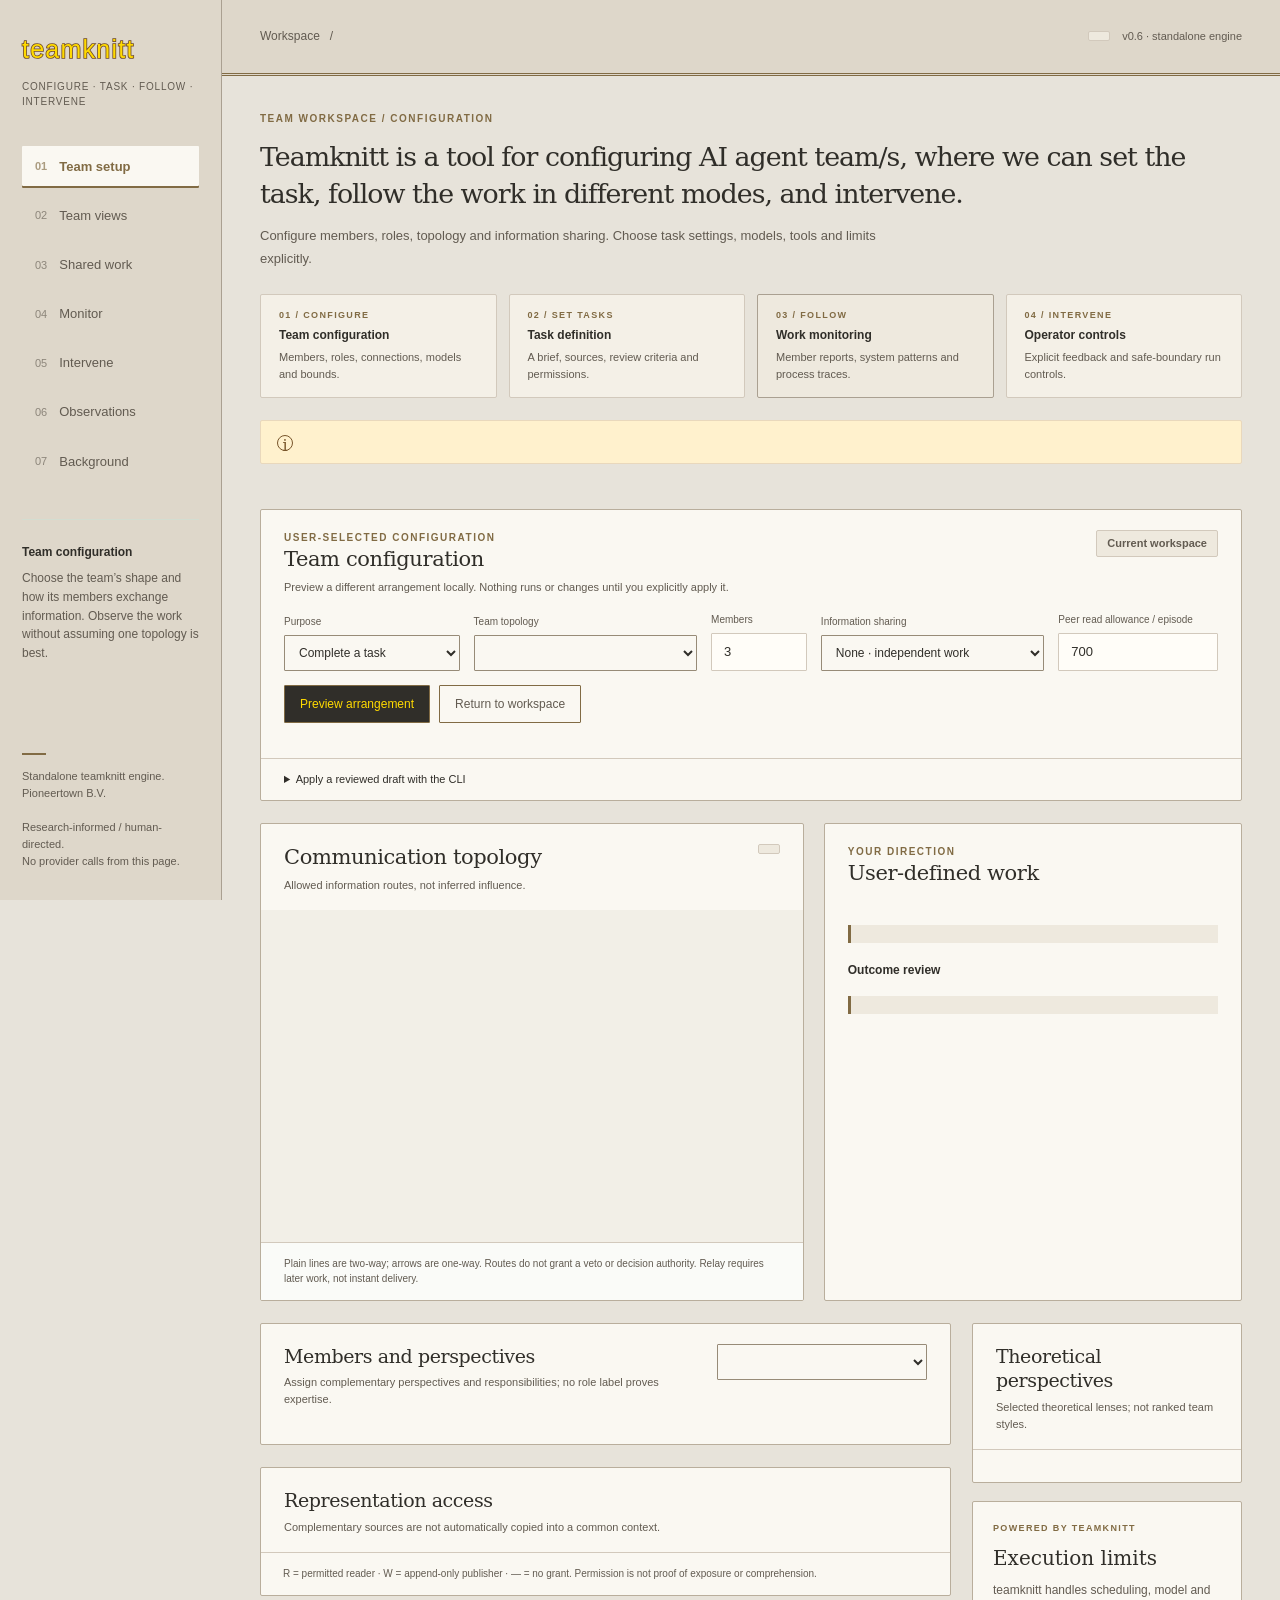
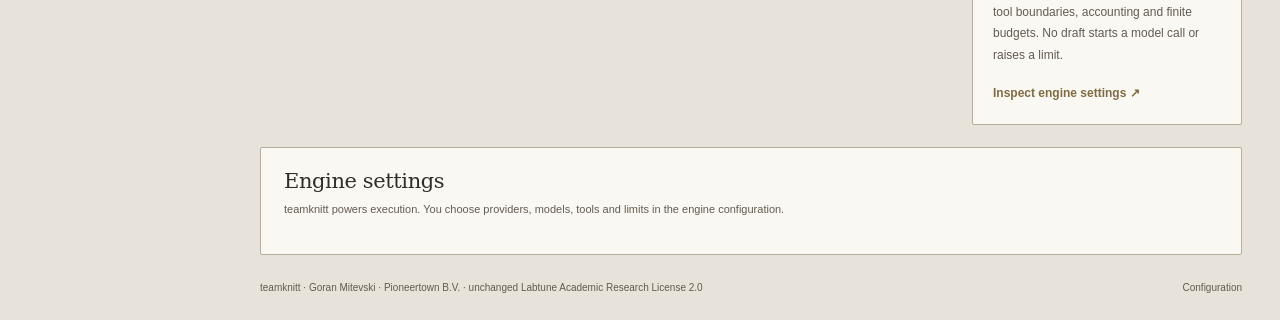
==== commit 79be5919: "Refine teamknitt copy, research follow-up and outlined wordmark Use the requested product definition" ====
--- a/src/teamknitt/resources/observatory.html
+++ b/src/teamknitt/resources/observatory.html
@@ -1,5 +1,5 @@
 <!doctype html>
-<html lang="en"><head><meta charset="utf-8"><meta name="viewport" content="width=device-width,initial-scale=1"><meta name="color-scheme" content="light"><title>teamknitt · Configure, follow and intervene</title><style>
+<html lang="en"><head><meta charset="utf-8"><meta name="viewport" content="width=device-width,initial-scale=1"><meta name="color-scheme" content="light"><title>Teamknitt</title><style>
 :root{--paper:#e7e3da;--card:#faf8f2;--ink:#302e29;--muted:#625b51;--line:#d2c9bc;--green:#816b44;--mint:#eee9de;--amber:#794900;--sand:#fff1cd;--red:#942b27;--serif:Rockwell,"DejaVu Serif",Georgia,serif;--sans:Arial,Helvetica,sans-serif}
 *{box-sizing:border-box}body{margin:0;background:var(--paper);color:var(--ink);font:14px/1.55 var(--sans)}button,select{font:inherit}button,a,select{touch-action:manipulation}button{cursor:pointer}button:focus-visible,a:focus-visible,select:focus-visible{outline:3px solid #d59941;outline-offset:3px}a{color:var(--green)}.shell{display:grid;grid-template-columns:222px minmax(0,1fr);min-height:100vh}.sidebar{background:#edf1e9;border-right:1px solid var(--line);padding:30px 22px;display:flex;flex-direction:column;gap:36px;position:sticky;top:0;height:100vh}.brand{display:flex;align-items:center;gap:10px;font-size:23px;font-weight:650;letter-spacing:-1px}.mark{background:var(--green);width:33px;height:33px;display:grid;place-items:center;border-radius:9px;color:white;font:26px var(--serif)}.brand-sub{color:var(--muted);font-size:11px;letter-spacing:.07em;margin:10px 0 0}.nav{display:grid;gap:7px}.nav button{border:0;text-align:left;padding:11px 13px;border-radius:6px;background:transparent;color:var(--muted);display:flex;gap:12px;align-items:center;font-size:13px}.nav button[aria-current=page]{background:white;color:var(--green);box-shadow:0 1px 4px #24372c0c;font-weight:650}.nav small{font-size:11px;opacity:.65}.side-note{border-top:1px solid #d3ddd1;padding-top:23px;font-size:12px;color:var(--muted)}.side-note strong{display:block;color:var(--ink);margin-bottom:8px}.side-bottom{margin-top:auto;font-size:11px;color:var(--muted)}.side-bottom .rule{width:24px;height:2px;background:var(--green);margin-bottom:13px}.page{min-width:0}.topbar{height:76px;border-bottom:1px solid var(--line);display:flex;align-items:center;justify-content:space-between;padding:0 38px;gap:15px;background:#fafbf7}.crumb{color:var(--muted);font-size:12px;display:flex;gap:10px;align-items:center}.crumb b{color:var(--ink);font-weight:500}.top-actions{display:flex;gap:12px;align-items:center}.pill{display:inline-flex;gap:7px;align-items:center;padding:4px 10px;border-radius:30px;font-size:11px;white-space:nowrap;font-weight:600;background:var(--mint);color:var(--green)}.pill.amber{background:var(--sand);color:#88591f}.dot{width:6px;height:6px;border-radius:50%;background:currentColor}.version{font-size:11px;color:var(--muted)}main{max-width:1420px;padding:32px 38px 24px;margin:auto}.eyebrow{font-size:10px;font-weight:700;letter-spacing:.15em;color:var(--green);text-transform:uppercase}.hero{display:flex;justify-content:space-between;align-items:flex-end;gap:24px;margin:3px 0 23px}.hero h1{font:40px/1.2 var(--serif);letter-spacing:-1.6px;margin:11px 0}.hero p{color:var(--muted);max-width:650px;font-size:13px;margin:0;line-height:1.8}.protocol-tag{flex-shrink:0;text-align:right;font-size:11px;color:var(--muted)}.protocol-tag strong{display:block;font-size:12px;color:var(--ink);margin-bottom:7px;font-weight:500}.notice{padding:12px 16px;background:var(--sand);color:#78552a;border:1px solid #e9d8bc;border-radius:7px;font-size:12px;display:flex;align-items:flex-start;gap:10px;margin-bottom:23px}.notice .symbol{font:16px var(--serif);width:16px;height:16px;border:1px solid currentColor;border-radius:50%;display:grid;place-items:center;flex-shrink:0;margin-top:2px}.stats{display:grid;grid-template-columns:repeat(4,minmax(0,1fr));gap:14px;margin-bottom:22px}.stat{padding:19px 20px;border:1px solid var(--line);background:var(--card);border-radius:8px}.stat .label{font-size:11px;color:var(--muted);display:flex;justify-content:space-between;gap:8px}.stat .value{font:33px/1.25 var(--serif);letter-spacing:-.8px;margin:11px 0 7px}.stat .note{font-size:10px;color:var(--muted)}.stat .value span{font:15px var(--sans);color:#87948b;margin-left:4px}.content-grid{display:grid;grid-template-columns:minmax(0,1fr) 270px;gap:21px}.card{background:var(--card);border:1px solid var(--line);border-radius:8px;overflow:hidden}.card-head{padding:20px 23px 16px;display:flex;justify-content:space-between;align-items:flex-start;gap:12px}.card h2,.section-title{font:21px/1.3 var(--serif);letter-spacing:-.4px;margin:0 0 6px}.card-head p,.sub{font-size:11px;color:var(--muted);margin:0}.legend{display:flex;gap:12px;font-size:10px;color:var(--muted);white-space:nowrap}.key{width:8px;height:8px;border-radius:2px;display:inline-block;margin-right:4px;background:var(--green)}.key.base{background:#d7e4d9}.key.drop{background:#cc9b62}.dimensions{padding:0 23px 12px}.dimension{padding:13px 0;border-top:1px solid #edf0e9}.dim-meta{display:flex;justify-content:space-between;gap:12px;font-size:11px;margin-bottom:8px}.dim-meta b{font-weight:550}.dim-meta span{color:var(--muted);font-variant-numeric:tabular-nums}.bar-track{height:13px;background:#f4f5f0;border-radius:3px;position:relative;overflow:hidden}.bar-base{position:absolute;inset:0 auto 0 0;background:#d7e4d9;border-radius:3px}.bar-test{position:absolute;inset:3px auto 3px 0;background:var(--green);border-radius:2px;min-width:0}.dim-meta .unknown{color:var(--amber)}.card-foot{padding:13px 23px;background:#fafbf8;border-top:1px solid var(--line);font-size:10px;color:var(--muted)}.aside-stack{display:grid;gap:18px;align-content:start}.roster{padding:0 20px}.member{padding:14px 0;border-top:1px solid #edf0e9;display:flex;gap:11px}.avatar{height:30px;width:30px;border:1px solid var(--line);background:#f4f7f0;border-radius:50%;display:grid;place-items:center;color:var(--green);font-size:11px;flex-shrink:0}.member .name{font-size:12px;font-weight:600}.member .role{font-size:10px;color:var(--muted);margin-top:3px}.roster-note{padding:14px 20px;border-top:1px solid var(--line);font-size:10px;color:var(--muted)}.text-card{padding:20px}.text-card .eyebrow{font-size:9px}.text-card h3{font:20px var(--serif);margin:10px 0}.text-card p{font-size:12px;color:var(--muted);margin:0 0 16px;line-height:1.8}.text-link{border:0;padding:0;background:none;color:var(--green);font-size:12px;font-weight:600}.mini-protocol{display:flex;gap:6px;align-items:center;margin-bottom:16px}.mini-protocol span{padding:4px 7px;background:#eef3eb;border-radius:4px;color:var(--green);font-size:9px}.mini-protocol b{font-weight:400;color:var(--muted)}.lower{margin-top:22px}.coverage-wrap{overflow:auto}table{border-collapse:collapse;width:100%;font-size:11px;text-align:left;white-space:nowrap}th{background:#fafbf7;color:var(--muted);font-size:10px;font-weight:500;padding:11px 22px;border-bottom:1px solid var(--line)}td{padding:12px 22px;border-bottom:1px solid #edf0e9}tr:last-child td{border-bottom:0}.numeric{text-align:right;font-variant-numeric:tabular-nums}.footer{font-size:10px;color:var(--muted);display:flex;gap:15px;justify-content:space-between;padding:24px 0 0}.footer code{font-size:10px}.panel[hidden]{display:none}.controls{display:flex;flex-wrap:wrap;align-items:center;gap:12px;margin:20px 0}.control{display:grid;gap:5px;min-width:160px;flex:1}.control label{font-size:10px;color:var(--muted)}select{width:100%;background:#fff;color:var(--ink);border:1px solid var(--line);border-radius:6px;padding:9px 30px 9px 10px;font-size:12px}.round-layout{display:grid;grid-template-columns:minmax(0,1fr) 270px;gap:20px}.timeline{padding:6px 23px 20px}.chart{height:164px;display:flex;gap:9px;align-items:flex-end;border-bottom:1px solid var(--line);padding:12px 8px 0}.chart-col{height:100%;flex:1;display:flex;flex-direction:column;justify-content:flex-end;align-items:center;gap:0;position:relative}.chart-count{font-size:10px;color:var(--muted);margin-bottom:7px}.chart-bar{width:min(100%,48px);background:#91b99e;border-radius:4px 4px 0 0;min-height:2px;position:relative}.chart-drop{background:#cc9b62;position:absolute;top:0;width:100%;border-radius:4px 4px 0 0}.round-buttons,.state-track{display:flex;gap:9px;padding:0 8px}.round-buttons button{border:0;background:none;color:var(--muted);font-size:11px;padding:10px 0 5px;flex:1;border-bottom:2px solid transparent}.round-buttons button.active{color:var(--green);border-bottom-color:var(--green);font-weight:700}.state-track span{flex:1;height:7px;background:#e5e9e1;border-radius:2px;margin-top:5px}.state-track .ready{background:#22684f}.state-track .perturbed{box-shadow:0 0 0 2px #d5a46a}.timeline-note{font-size:10px;color:var(--muted);margin:16px 0 0}.trace-top{padding:16px 23px;display:flex;gap:12px;justify-content:space-between;align-items:center;border-bottom:1px solid var(--line)}.trace-top h3{font-size:12px;margin:0;font-weight:600}.trace-top select{width:auto;font-size:11px;padding:5px 25px 5px 9px}.empty{padding:25px;color:var(--muted);font-size:12px}.metric-list{padding:0 20px 10px}.metric-row{display:flex;justify-content:space-between;border-top:1px solid #edf0e9;padding:11px 0;gap:10px;font-size:11px}.metric-row span{color:var(--muted)}.recovery{padding:0 20px 20px}.recovery p{font-size:11px;color:var(--muted);line-height:1.8;margin:4px 0}.recovery h4{font-size:11px;margin:12px 0 4px}.protocol-grid{display:grid;grid-template-columns:1fr 1fr;gap:20px;margin-top:22px}.protocol-list{padding:0 23px 16px}.protocol-row{display:flex;gap:18px;justify-content:space-between;font-size:12px;border-top:1px solid #edf0e9;padding:11px 0}.protocol-row span{color:var(--muted)}.protocol-row b{font-weight:500;text-align:right;overflow-wrap:anywhere}.limitations{padding:0 23px 20px;margin:0;font-size:12px;color:var(--muted);list-style:none}.limitations li{border-top:1px solid #edf0e9;padding:12px 0}.sources{padding:0 23px 20px;font-size:12px;color:var(--muted)}.sources p{line-height:1.8}.long-id{word-break:break-all;font-family:ui-monospace,monospace;font-size:10px}.button-outline{background:white;border:1px solid var(--line);border-radius:6px;color:var(--green);font-size:11px;padding:7px 12px}.loading{padding:30px;color:var(--muted)}
 @media(min-width:1600px){main{padding-top:40px}.hero h1{font-size:46px}.content-grid{grid-template-columns:minmax(0,1fr) 320px}}
@@ -10,7 +10,7 @@
 .content-grid>*,.round-layout>*,.protocol-grid>*,.base-grid>*{min-width:0}.aside-stack{min-width:0}.layer-strip{display:grid;grid-template-columns:1fr 1.4fr 1fr;gap:12px;margin:22px 0}.layer{padding:14px 18px;border:1px solid var(--line);border-radius:7px;background:#fff;font-size:11px;color:var(--muted)}.layer strong{display:block;color:var(--ink);font-size:12px;margin:4px 0}.layer.backbone{background:var(--mint);border-color:#b7d1bc}.layer .eyebrow{font-size:9px}.role-select{width:auto;min-width:210px}.actor-content{padding:0 23px 20px}.actor-content h3{font-size:12px;margin:18px 0 5px}.actor-content p,.actor-content li{font-size:12px;color:var(--muted);line-height:1.8}.actor-content ul{margin:6px 0;padding-left:18px}.chips{display:flex;flex-wrap:wrap;gap:7px;margin-top:10px}.chip{background:#edf3eb;color:var(--green);border-radius:4px;padding:4px 8px;font-size:10px}.perspective-button{display:block;width:100%;text-align:left;border:0;border-top:1px solid var(--line);background:none;padding:12px 20px;color:var(--muted);font-size:11px}.perspective-button.selected{background:#eef5ed;color:var(--green);font-weight:600}.perspective-detail{padding:16px 20px;border-top:1px solid var(--line);font-size:11px;color:var(--muted);line-height:1.8}.access{display:inline-block;font-size:10px;padding:3px 7px;border-radius:4px;background:#e8f1e7;color:var(--green)}.access.none{background:#f4f4ee;color:#92998e}.rep-history{padding:0 23px 20px}.version-row{border-top:1px solid var(--line);padding:13px 0;font-size:11px}.version-row b{display:block;color:var(--ink);margin-bottom:5px}.version-row p{margin:4px 0;color:var(--muted)}.base-grid{display:grid;grid-template-columns:1fr 1fr;gap:20px}.wave-strip{display:flex;gap:8px;flex-wrap:wrap;margin:20px 0}.wave-strip button{background:#fff;border:1px solid var(--line);border-radius:6px;padding:10px 16px;color:var(--muted);font-size:11px}.wave-strip .selected{background:var(--mint);border-color:#a1c3ab;color:var(--green)}.process-number{font:29px var(--serif);margin:6px 0}.signal-caption{font-size:10px;color:var(--muted);line-height:1.8}.scope-note{border-left:3px solid #aac5ae;padding:9px 12px;background:#f4f7f1;font-size:11px;color:var(--muted);margin:16px 0 0}.source-order{margin:0 0 20px;color:var(--muted);font-size:11px}.paragraph{font-size:12px;color:var(--muted);line-height:1.9;margin:0 0 12px}.matrix-note{font-size:10px;color:var(--muted);padding:13px 22px;border-top:1px solid var(--line)}.table-tag{font-size:9px;text-transform:uppercase;letter-spacing:.04em;color:var(--muted)}.book-title{font:24px/1.4 var(--serif);margin:12px 0;color:var(--ink)}.foundation-card{padding:24px}.chapter-row{padding:12px 0;border-top:1px solid var(--line);font-size:12px;color:var(--muted);line-height:1.8}.chapter-row b{color:var(--ink);font-weight:600}.source-context{font-size:11px;color:var(--muted);margin-top:18px}.section-gap{margin-top:22px}.wide{grid-column:1/-1}
 @media(max-width:900px){.layer-strip{grid-template-columns:1fr}.layer{padding:10px 15px}.base-grid{grid-template-columns:minmax(0,1fr)}}@media(max-width:720px){.stat:first-child .value{font-size:23px;overflow-wrap:anywhere}.nav{overflow:auto}.nav button{white-space:nowrap}.layer-strip{gap:7px;margin:16px 0}.role-select{min-width:130px;max-width:100%}.card-head{flex-wrap:wrap}.nav small{display:none}.foundation-card{padding:18px}}
 
-.sidebar{background:#ded7ca;border-right:1px solid #aaa091}.brand{display:inline-flex;background:#302e29;color:#ffda00;padding:9px 12px;font-family:"Noir Pro",Arial,Helvetica,sans-serif;font-size:25px;letter-spacing:.05em;font-weight:500}.brand-sub{letter-spacing:.08em;font-size:10px}.mark{display:none}.topbar{background:#ded7ca;border-bottom:3px double #816b44}.nav button{border-radius:1px}.nav button[aria-current=page]{background:#faf8f2;box-shadow:inset 0 -2px #816b44}.card,.stat,.layer,.notice{border-radius:2px;box-shadow:none}.card,.stat{border-color:#b9ae9c}.pill{border-radius:2px;background:#eee9de;color:#625b51;border:1px solid #d2c9bc}.hero h1{font-size:36px;letter-spacing:-1px}.stat .value{font-family:var(--serif);font-size:28px}.layer.backbone{background:#eee9de;border-color:#aaa091}.layer{background:#f4f0e7}.text-card p,.actor-content p{color:#625b51}.scope-note{border-color:#816b44;background:#eee9de}.perspective-button.selected{background:#eee9de;color:#302e29}.chip{background:#eee9de;color:#625b51}.access{background:#eee9de;color:#625b51}.table-tag{color:#625b51}.topology-canvas{padding:10px 20px;background:#f2efe7}.topology-canvas svg{width:100%;height:auto;display:block;max-height:330px}.topology-canvas line{stroke:#aaa091;stroke-width:2;opacity:.6}.topology-canvas .member-circle{fill:#faf8f2;stroke:#816b44;stroke-width:2}.topology-canvas .member-hub{fill:#eee9de;stroke:#302e29;stroke-width:2.5}.topology-canvas text{font-family:Arial,Helvetica,sans-serif;fill:#302e29;font-size:19px;text-anchor:middle}.team-board{display:grid;grid-template-columns:minmax(0,1.3fr) minmax(0,1fr);gap:20px;margin:22px 0}.mission-card p{line-height:1.8;font-size:12px}.designer{margin-bottom:22px}#team-controls{display:grid;grid-template-columns:1.1fr 1.4fr .6fr 1.4fr 1fr;gap:14px;padding:0 23px 18px;align-items:end}input{width:100%;min-width:0;min-height:38px;border:1px solid #978b78;background:#faf8f2;border-radius:1px;padding:8px;font:12px Arial;color:#302e29}select{border-radius:1px;border-color:#978b78;background:#faf8f2}.designer-actions{grid-column:1/-1;display:flex;gap:9px;flex-wrap:wrap}.designer-actions button{padding:9px 15px;border-radius:1px;border:1px solid #816b44;font-size:12px;background:#302e29;color:#ffda00}.designer-actions .button-outline{background:#faf8f2;color:#625b51}.designer-note{padding:0 23px 17px;font-size:11px;color:#625b51}.apply-detail{border-top:1px solid #d2c9bc;padding:12px 23px;font-size:11px;color:#625b51}.apply-detail summary{cursor:pointer;color:#302e29}.apply-detail p{margin:12px 0;line-height:1.7}.apply-detail pre{white-space:pre-wrap;overflow-wrap:anywhere;background:#eee9de;padding:12px;font-size:11px}.monitor-toolbar{display:flex;align-items:center;gap:15px;margin-bottom:20px;font-size:11px;color:#625b51}.monitor-toolbar select{max-width:360px;font-size:12px}.observation-item{border-top:1px solid #d2c9bc;padding:18px 23px}.observation-item h3{font-size:14px;margin:0 0 8px}.observation-item p{font-size:12px;line-height:1.8;color:#625b51;margin:0 0 6px}.observation-item .obs-state{font:10px ui-monospace,monospace;text-transform:uppercase;letter-spacing:.07em;color:#794900}.telemetry-live{color:#155d85!important}.designer .control{min-width:0}.content-grid .card h2{font-size:19px}#deliverable-path{overflow-wrap:anywhere}.source-context{line-height:1.8}.loading-note{font-size:11px;color:#794900}.footer{line-height:1.7}
+.sidebar{background:#ded7ca;border-right:1px solid #aaa091}.brand{display:inline-flex;background:transparent;border:0;outline:0;box-shadow:none;color:#ffda00;-webkit-text-fill-color:#ffda00;-webkit-text-stroke:1.6px #6f4b2a;paint-order:stroke fill;padding:0;font-family:"Noir Pro",Arial,Helvetica,sans-serif;font-size:25px;letter-spacing:.05em;font-weight:500}.brand-sub{letter-spacing:.08em;font-size:10px}.mark{display:none}.topbar{background:#ded7ca;border-bottom:3px double #816b44}.nav button{border-radius:1px}.nav button[aria-current=page]{background:#faf8f2;box-shadow:inset 0 -2px #816b44}.card,.stat,.layer,.notice{border-radius:2px;box-shadow:none}.card,.stat{border-color:#b9ae9c}.pill{border-radius:2px;background:#eee9de;color:#625b51;border:1px solid #d2c9bc}.hero h1{font-size:36px;letter-spacing:-1px}.stat .value{font-family:var(--serif);font-size:28px}.layer.backbone{background:#eee9de;border-color:#aaa091}.layer{background:#f4f0e7}.text-card p,.actor-content p{color:#625b51}.scope-note{border-color:#816b44;background:#eee9de}.perspective-button.selected{background:#eee9de;color:#302e29}.chip{background:#eee9de;color:#625b51}.access{background:#eee9de;color:#625b51}.table-tag{color:#625b51}.topology-canvas{padding:10px 20px;background:#f2efe7}.topology-canvas svg{width:100%;height:auto;display:block;max-height:330px}.topology-canvas line{stroke:#aaa091;stroke-width:2;opacity:.6}.topology-canvas .member-circle{fill:#faf8f2;stroke:#816b44;stroke-width:2}.topology-canvas .member-hub{fill:#eee9de;stroke:#302e29;stroke-width:2.5}.topology-canvas text{font-family:Arial,Helvetica,sans-serif;fill:#302e29;font-size:19px;text-anchor:middle}.team-board{display:grid;grid-template-columns:minmax(0,1.3fr) minmax(0,1fr);gap:20px;margin:22px 0}.mission-card p{line-height:1.8;font-size:12px}.designer{margin-bottom:22px}#team-controls{display:grid;grid-template-columns:1.1fr 1.4fr .6fr 1.4fr 1fr;gap:14px;padding:0 23px 18px;align-items:end}input{width:100%;min-width:0;min-height:38px;border:1px solid #978b78;background:#faf8f2;border-radius:1px;padding:8px;font:12px Arial;color:#302e29}select{border-radius:1px;border-color:#978b78;background:#faf8f2}.designer-actions{grid-column:1/-1;display:flex;gap:9px;flex-wrap:wrap}.designer-actions button{padding:9px 15px;border-radius:1px;border:1px solid #816b44;font-size:12px;background:#302e29;color:#ffda00}.designer-actions .button-outline{background:#faf8f2;color:#625b51}.designer-note{padding:0 23px 17px;font-size:11px;color:#625b51}.apply-detail{border-top:1px solid #d2c9bc;padding:12px 23px;font-size:11px;color:#625b51}.apply-detail summary{cursor:pointer;color:#302e29}.apply-detail p{margin:12px 0;line-height:1.7}.apply-detail pre{white-space:pre-wrap;overflow-wrap:anywhere;background:#eee9de;padding:12px;font-size:11px}.monitor-toolbar{display:flex;align-items:center;gap:15px;margin-bottom:20px;font-size:11px;color:#625b51}.monitor-toolbar select{max-width:360px;font-size:12px}.observation-item{border-top:1px solid #d2c9bc;padding:18px 23px}.observation-item h3{font-size:14px;margin:0 0 8px}.observation-item p{font-size:12px;line-height:1.8;color:#625b51;margin:0 0 6px}.observation-item .obs-state{font:10px ui-monospace,monospace;text-transform:uppercase;letter-spacing:.07em;color:#794900}.telemetry-live{color:#155d85!important}.designer .control{min-width:0}.content-grid .card h2{font-size:19px}#deliverable-path{overflow-wrap:anywhere}.source-context{line-height:1.8}.loading-note{font-size:11px;color:#794900}.footer{line-height:1.7}
 @media(max-width:1100px){#team-controls{grid-template-columns:1fr 1fr 1fr}.team-board{grid-template-columns:minmax(0,1fr)}.hero h1{font-size:32px}}@media(max-width:720px){#team-controls{grid-template-columns:minmax(0,1fr) minmax(0,1fr);padding:0 18px 15px;gap:12px}.designer-actions{grid-column:1/-1}.brand{font-size:22px}.monitor-toolbar{flex-wrap:wrap}.hero h1{font-size:29px}.layer-strip{display:none}.topbar{height:auto;min-height:58px;flex-wrap:wrap;padding:12px 18px;gap:8px}.mission-card .actor-content{padding:0 18px 18px}.stat .value{font-size:25px}.nav button{font-size:11px}.topology-canvas{padding:4px}#team-controls .control label{font-size:10px}}
 
 .lens-tabs{display:grid;grid-template-columns:repeat(3,minmax(0,1fr));gap:10px;margin:0 0 18px}.lens-tab{text-align:left;border:1px solid #b9ae9c;background:#f4f0e7;padding:16px;color:var(--muted);font-size:12px;line-height:1.6}.lens-tab strong{display:block;color:var(--ink);font-size:14px;font-weight:600;margin-bottom:3px}.lens-tab[aria-selected=true]{background:#302e29;border-color:#302e29;color:#ded7ca;box-shadow:inset 0 -3px #ffda00}.lens-tab[aria-selected=true] strong{color:#ffda00}.lens-question{font:19px/1.5 var(--serif)!important;color:var(--ink)!important}.lens-board{margin-top:0}.lens-board .topology-canvas svg{max-height:280px}.view-member-label{display:block;font-size:10px;color:var(--muted);margin:18px 0 6px}.lens-grid{display:grid;grid-template-columns:repeat(2,minmax(0,1fr));gap:16px}.behavior-card{padding:20px}.behavior-card h3{font:18px/1.4 var(--serif);margin:9px 0}.behavior-card p{font-size:12px;color:var(--muted);line-height:1.8}.behavior-status{font:10px ui-monospace,monospace;letter-spacing:.06em;color:#794900;text-transform:uppercase}.protocol-values{display:flex;gap:20px;flex-wrap:wrap;padding-top:10px;border-top:1px solid var(--line);font-size:11px;color:var(--muted)}.protocol-values b{display:block;font:25px/1.6 var(--serif);color:var(--ink)}.lens-notice{margin:0 0 18px}.lens-actions{display:flex;gap:10px;flex-wrap:wrap;margin-top:18px}.lens-actions button{background:#faf8f2;border:1px solid #816b44;color:var(--ink);padding:9px 12px;font-size:12px}.lens-command{white-space:pre-wrap;overflow-wrap:anywhere;background:#eee9de;padding:12px;font-size:11px}.lens-signals{padding:0 23px 20px}.lens-references p{margin:0 0 10px}.lens-concept{padding:16px 23px;border-top:1px solid var(--line)}.lens-concept h3{font-size:13px;margin:0 0 6px}.lens-concept p{font-size:12px;color:var(--muted);margin:0 0 6px}.lens-empty{border:1px dashed #b9ae9c;padding:17px;background:#f4f0e7;font-size:12px;line-height:1.8;color:var(--muted)}
@@ -20,21 +20,24 @@
 
 .layer-strip{grid-template-columns:repeat(4,minmax(0,1fr))}.intervention-grid{display:grid;grid-template-columns:repeat(2,minmax(0,1fr));gap:18px}.intervention-grid>.card{min-width:0}.control[hidden]{display:none}.operator-fields{display:grid;grid-template-columns:1fr 1fr;gap:14px;margin-bottom:16px}.control input{width:100%;background:#fffdf8;border:1px solid var(--line);padding:10px 12px;font:13px var(--sans);color:var(--ink);border-radius:1px;min-width:0}.control input:focus-visible{outline:3px solid #d59941;outline-offset:3px}.lens-command{white-space:pre-wrap;overflow-wrap:anywhere;max-width:100%}.theory-axis{padding:18px 23px;border-top:1px solid var(--line)}.theory-axis h3{margin:0 0 9px}.theory-axis p{font-size:12px;color:var(--muted)}.construct-status{color:var(--amber);font-size:11px;white-space:nowrap}#operator-copy-note{overflow-wrap:anywhere}
 @media(max-width:1100px){.layer-strip{grid-template-columns:repeat(2,minmax(0,1fr))}}@media(max-width:800px){.intervention-grid{grid-template-columns:minmax(0,1fr)}.operator-fields{grid-template-columns:minmax(0,1fr)}}
+
+.hero h1.product-title{font-size:clamp(24px,2.1vw,34px);line-height:1.4;max-width:1120px}#author-research{margin-bottom:18px}
+@supports not (-webkit-text-stroke:1px #6f4b2a){.brand{text-shadow:-1.2px -1.2px 0 #6f4b2a,1.2px -1.2px 0 #6f4b2a,-1.2px 1.2px 0 #6f4b2a,1.2px 1.2px 0 #6f4b2a}}
 </style></head><body><div class="shell">
 <aside class="sidebar"><div><div class="brand">teamknitt</div><p class="brand-sub">CONFIGURE · TASK · FOLLOW · INTERVENE</p></div>
-<nav class="nav" aria-label="Team workspace"><button type="button" data-page="system" aria-current="page"><small>01</small> Team setup</button><button type="button" data-page="views"><small>02</small> Team views</button><button type="button" data-page="representations"><small>03</small> Shared work</button><button type="button" data-page="process"><small>04</small> Monitor</button><button type="button" data-page="interventions"><small>05</small> Intervene</button><button type="button" data-page="observations"><small>06</small> Dynamics tool</button><button type="button" data-page="foundations"><small>07</small> Sources & scope</button></nav>
-<div class="side-note"><strong>Your task, your team.</strong>Choose the team’s shape and how its members exchange information. Observe the work without assuming one topology is best.</div><div class="side-bottom"><div class="rule"></div>Standalone teamknitt engine.<br>Pioneertown B.V.<br><br>Research-informed / human-directed.<br>No provider calls from this page.</div></aside>
+<nav class="nav" aria-label="Team workspace"><button type="button" data-page="system" aria-current="page"><small>01</small> Team setup</button><button type="button" data-page="views"><small>02</small> Team views</button><button type="button" data-page="representations"><small>03</small> Shared work</button><button type="button" data-page="process"><small>04</small> Monitor</button><button type="button" data-page="interventions"><small>05</small> Intervene</button><button type="button" data-page="observations"><small>06</small> Observations</button><button type="button" data-page="foundations"><small>07</small> Background</button></nav>
+<div class="side-note"><strong>Team configuration</strong>Choose the team’s shape and how its members exchange information. Observe the work without assuming one topology is best.</div><div class="side-bottom"><div class="rule"></div>Standalone teamknitt engine.<br>Pioneertown B.V.<br><br>Research-informed / human-directed.<br>No provider calls from this page.</div></aside>
 <div class="page"><header class="topbar"><div class="crumb">Workspace <span>/</span> <b id="workspace-name"></b></div><div class="top-actions"><span class="pill" id="mode-pill"></span><span class="version">v0.6 · standalone engine</span></div></header><main>
-<section class="hero"><div><div class="eyebrow">TEAM WORKSPACE / <span id="page-eyebrow">CONFIGURATION</span></div><h1 id="page-title">A team for what you have in mind.</h1><p id="page-description">A task to tackle, ideas to explore, a goal to work toward. Choose the members, their connections and how much they can share.</p></div></section>
-<div class="layer-strip"><div class="layer"><div class="eyebrow">01 / CONFIGURE</div><strong>Choose the team</strong>Members, roles, connections, models and bounds.</div><div class="layer"><div class="eyebrow">02 / SET TASKS</div><strong>Define useful work</strong>A brief, sources, review criteria and permissions.</div><div class="layer backbone"><div class="eyebrow">03 / FOLLOW</div><strong>Inspect work in context</strong>Member reports, system patterns and process traces.</div><div class="layer"><div class="eyebrow">04 / INTERVENE</div><strong>Keep the human in control</strong>Explicit feedback and safe-boundary run controls.</div></div>
+<section class="hero"><div><div class="eyebrow">TEAM WORKSPACE / <span id="page-eyebrow">CONFIGURATION</span></div><h1 id="page-title" class="product-title">Teamknitt is a tool for configuring AI agent team/s, where we can set the task, follow the work in different modes, and intervene.</h1><p id="page-description">Configure members, roles, topology and information sharing. Choose task settings, models, tools and limits explicitly.</p></div></section>
+<div class="layer-strip"><div class="layer"><div class="eyebrow">01 / CONFIGURE</div><strong>Team configuration</strong>Members, roles, connections, models and bounds.</div><div class="layer"><div class="eyebrow">02 / SET TASKS</div><strong>Task definition</strong>A brief, sources, review criteria and permissions.</div><div class="layer backbone"><div class="eyebrow">03 / FOLLOW</div><strong>Work monitoring</strong>Member reports, system patterns and process traces.</div><div class="layer"><div class="eyebrow">04 / INTERVENE</div><strong>Operator controls</strong>Explicit feedback and safe-boundary run controls.</div></div>
 <div class="notice" role="note"><span class="symbol" aria-hidden="true">i</span><span id="evidence-notice"></span></div>
 <section id="system" class="panel"><div class="stats" id="stats"></div>
-<div class="card designer" id="designer"><div class="card-head"><div><div class="eyebrow">USER-SELECTED CONFIGURATION</div><h2>How shall this team work?</h2><p>Preview a different arrangement locally. Nothing runs or changes until you explicitly apply it.</p></div><span class="pill" id="draft-state">Current workspace</span></div>
+<div class="card designer" id="designer"><div class="card-head"><div><div class="eyebrow">USER-SELECTED CONFIGURATION</div><h2>Team configuration</h2><p>Preview a different arrangement locally. Nothing runs or changes until you explicitly apply it.</p></div><span class="pill" id="draft-state">Current workspace</span></div>
 <form id="team-controls"><div class="control"><label for="purpose-control">Purpose</label><select id="purpose-control"><option value="task">Complete a task</option><option value="brainstorm">Brainstorm ideas</option><option value="goal">Work toward a goal</option><option value="research">Research a question</option></select></div><div class="control"><label for="topology-control">Team topology</label><select id="topology-control"></select></div><div class="control"><label for="members-control">Members</label><input id="members-control" type="number" min="1" max="16" step="1" value="3" required></div><div class="control"><label for="communication-control">Information sharing</label><select id="communication-control"><option value="none">None · independent work</option><option value="low">Low · reported blockers</option><option value="intermediate">Intermediate · summaries</option><option value="high">High · detailed notes</option><option value="wisdom_only">Wisdom only · conditional lessons</option></select></div><div class="control"><label for="words-control">Peer read allowance / episode</label><input id="words-control" type="number" min="1" max="20000" value="700" required></div><div class="designer-actions"><button type="submit" id="preview-draft">Preview arrangement</button><button type="button" class="button-outline" id="restore-workspace">Return to workspace</button></div></form>
 <div id="builder-note" class="designer-note" role="status"></div><details class="apply-detail"><summary>Apply a reviewed draft with the CLI</summary><p>Applying regenerates starter cognitive bindings and backs up the previous config. Your task text, model and engine budgets are left unchanged.</p><pre id="apply-command"></pre><button type="button" class="button-outline" id="copy-command">Copy command</button></details></div>
-<div class="team-board"><div class="card"><div class="card-head"><div><h2>Connections, made explicit</h2><p id="topology-caption">Allowed information routes, not inferred influence.</p></div><span class="pill" id="link-count"></span></div><div class="topology-canvas"><svg id="topology-map" viewBox="0 0 1000 620" role="img" aria-label="Selected team communication topology"></svg></div><div class="card-foot">Plain lines are two-way; arrows are one-way. Routes do not grant a veto or decision authority. Relay requires later work, not instant delivery.</div></div><div class="card mission-card"><div class="card-head"><div><div class="eyebrow">YOUR DIRECTION</div><h2 id="mission-title">User-defined work</h2></div></div><div class="actor-content"><p id="mission-deliverable"></p><div class="scope-note" id="mission-brief"></div><h3>Completion needs your review</h3><p id="review-status"></p><div class="scope-note" id="deliverable-path"></div></div></div></div>
-<div class="content-grid"><div><div class="card"><div class="card-head"><div><h2>Members and perspectives</h2><p>Assign complementary perspectives and responsibilities; no role label proves expertise.</p></div><select class="role-select" id="actor-select" aria-label="Inspect configured role"></select></div><div class="actor-content" id="actor-detail"></div></div><div class="card lower"><div class="card-head"><div><h2>Who can encounter what?</h2><p>Complementary sources are not automatically copied into a common context.</p></div></div><div class="coverage-wrap"><table><thead id="matrix-head"></thead><tbody id="matrix"></tbody></table></div><div class="matrix-note">R = permitted reader · W = append-only publisher · — = no grant. Permission is not proof of exposure or comprehension.</div></div></div>
-<div class="aside-stack"><div class="card"><div class="card-head"><div><h2>Perspectives, not presets</h2><p>Selected theoretical lenses; not ranked team styles.</p></div></div><div id="perspectives"></div><div class="perspective-detail" id="perspective-detail"></div></div><div class="card text-card"><div class="eyebrow">POWERED BY TEAMKNITT</div><h3>The engine stays bounded.</h3><p>teamknitt handles scheduling, model and tool boundaries, accounting and finite budgets. No draft starts a model call or raises a limit.</p><button type="button" class="text-link" id="inspect-baseline">Inspect engine settings ↗</button></div></div></div>
+<div class="team-board"><div class="card"><div class="card-head"><div><h2>Communication topology</h2><p id="topology-caption">Allowed information routes, not inferred influence.</p></div><span class="pill" id="link-count"></span></div><div class="topology-canvas"><svg id="topology-map" viewBox="0 0 1000 620" role="img" aria-label="Selected team communication topology"></svg></div><div class="card-foot">Plain lines are two-way; arrows are one-way. Routes do not grant a veto or decision authority. Relay requires later work, not instant delivery.</div></div><div class="card mission-card"><div class="card-head"><div><div class="eyebrow">YOUR DIRECTION</div><h2 id="mission-title">User-defined work</h2></div></div><div class="actor-content"><p id="mission-deliverable"></p><div class="scope-note" id="mission-brief"></div><h3>Outcome review</h3><p id="review-status"></p><div class="scope-note" id="deliverable-path"></div></div></div></div>
+<div class="content-grid"><div><div class="card"><div class="card-head"><div><h2>Members and perspectives</h2><p>Assign complementary perspectives and responsibilities; no role label proves expertise.</p></div><select class="role-select" id="actor-select" aria-label="Inspect configured role"></select></div><div class="actor-content" id="actor-detail"></div></div><div class="card lower"><div class="card-head"><div><h2>Representation access</h2><p>Complementary sources are not automatically copied into a common context.</p></div></div><div class="coverage-wrap"><table><thead id="matrix-head"></thead><tbody id="matrix"></tbody></table></div><div class="matrix-note">R = permitted reader · W = append-only publisher · — = no grant. Permission is not proof of exposure or comprehension.</div></div></div>
+<div class="aside-stack"><div class="card"><div class="card-head"><div><h2>Theoretical perspectives</h2><p>Selected theoretical lenses; not ranked team styles.</p></div></div><div id="perspectives"></div><div class="perspective-detail" id="perspective-detail"></div></div><div class="card text-card"><div class="eyebrow">POWERED BY TEAMKNITT</div><h3>Execution limits</h3><p>teamknitt handles scheduling, model and tool boundaries, accounting and finite budgets. No draft starts a model call or raises a limit.</p><button type="button" class="text-link" id="inspect-baseline">Inspect engine settings ↗</button></div></div></div>
 <div class="card lower" id="baseline"><div class="card-head"><div><h2>Engine settings</h2><p>teamknitt powers execution. You choose providers, models, tools and limits in the engine configuration.</p></div></div><div class="base-grid" style="padding:0 23px 20px"><div id="baseline-left"></div><div id="baseline-right"></div></div></div></section>
 <section id="views" class="panel" hidden>
 <div class="group-tabs" id="group-tabs" role="tablist" aria-label="Team research approach"></div>
@@ -47,22 +50,23 @@
 <div class="scope-note">Changing a view changes only what you inspect. It does not change the topology, models, communication, delegation, statistics or budgets, and never launches an evaluation.</div>
 </div></section>
 <section id="representations" class="panel" hidden><div class="card"><div class="card-head"><div><h2>Shared and role-local work</h2><p>Availability → exposure → transformation → acknowledgement. Distinct events, not synonyms.</p></div><select class="role-select" id="rep-select" aria-label="Inspect representation"></select></div><div class="actor-content" id="rep-detail"></div><div class="rep-history" id="rep-history"></div></div><div class="card lower"><div class="card-head"><div><h2>Work and representational dependencies</h2><p>Explicit work units attach to existing teamknitt phases. No automatic task decomposition.</p></div></div><div class="coverage-wrap"><table><thead><tr><th>Work / phase</th><th>Assigned roles</th><th>Inputs → outputs</th><th>Predecessors</th></tr></thead><tbody id="work-table"></tbody></table></div></div></section>
-<section id="process" class="panel" hidden><div class="monitor-toolbar"><label for="record-selection">Monitor record</label><select id="record-selection"><option value="latest">Latest matching workspace execution</option><option value="setup">Configuration only</option></select><span id="monitor-connection" role="status">Recorded / local data</span></div><div class="source-order">The engine executes bounded dependency waves. Monitor the selected task; task progress and goal achievement are not interchangeable.</div><div class="stats" id="monitor-stats"></div><div class="card" style="margin-bottom:20px"><div class="card-head"><div><h2>Current model operations</h2><p>Metadata only. Request elapsed time is not a measure of provider compute or team quality.</p></div></div><div class="coverage-wrap"><table><thead><tr><th>Member</th><th>Provider / model</th><th>Started</th></tr></thead><tbody id="current-operations"></tbody></table></div></div><div class="wave-strip" id="wave-strip"></div><div class="round-layout"><div><div class="card"><div class="card-head"><div><h2 id="wave-title">Coordination at the boundary</h2><p id="wave-subtitle"></p></div></div><div class="metric-list" id="wave-signals"></div><div class="trace-top"><h3>Observed process metadata</h3></div><div class="coverage-wrap"><table><thead><tr><th>Actor / structure</th><th>Event</th><th>Reference</th></tr></thead><tbody id="events"></tbody></table></div></div><div class="card lower"><div class="card-head"><div><h2>Latest explicit plans and perceived alignment</h2><p>Reported-plan agreement ≠ matching the reference ≠ perceived alignment ≠ correctness.</p></div></div><div class="coverage-wrap"><table><thead><tr><th>Role</th><th>Reported order</th><th>Deadline wave</th><th>Perceived in sync</th></tr></thead><tbody id="temporal-table"></tbody></table></div></div></div><div class="aside-stack"><div class="card"><div class="card-head"><div><h2>Version-specific handoffs</h2><p>Receipt is not understanding or agreement.</p></div></div><div class="recovery" id="handoff-list"></div></div><div class="card"><div class="card-head"><div><h2>Dynamics, by choice</h2><p>No mandatory challenged-team condition.</p></div></div><div class="recovery" id="dynamics-detail"></div></div><div class="card text-card"><div class="eyebrow">NO AGGREGATE PROBLEM-SOLVING SCORE</div><h3>Observe the distinctions.</h3><p>Role labels do not certify expertise. Shared plans can be wrong. An “in sync” self-report can coexist with conflicting plans. Domain outcomes require independent evaluation.</p></div></div></div></section>
+<section id="process" class="panel" hidden><div class="monitor-toolbar"><label for="record-selection">Monitor record</label><select id="record-selection"><option value="latest">Latest matching workspace execution</option><option value="setup">Configuration only</option></select><span id="monitor-connection" role="status">Recorded / local data</span></div><div class="source-order">The engine executes bounded dependency waves. Monitor the selected task; task progress and goal achievement are not interchangeable.</div><div class="stats" id="monitor-stats"></div><div class="card" style="margin-bottom:20px"><div class="card-head"><div><h2>Current model operations</h2><p>Metadata only. Request elapsed time is not a measure of provider compute or team quality.</p></div></div><div class="coverage-wrap"><table><thead><tr><th>Member</th><th>Provider / model</th><th>Started</th></tr></thead><tbody id="current-operations"></tbody></table></div></div><div class="wave-strip" id="wave-strip"></div><div class="round-layout"><div><div class="card"><div class="card-head"><div><h2 id="wave-title">Wave coordination</h2><p id="wave-subtitle"></p></div></div><div class="metric-list" id="wave-signals"></div><div class="trace-top"><h3>Observed process metadata</h3></div><div class="coverage-wrap"><table><thead><tr><th>Actor / structure</th><th>Event</th><th>Reference</th></tr></thead><tbody id="events"></tbody></table></div></div><div class="card lower"><div class="card-head"><div><h2>Latest explicit plans and perceived alignment</h2><p>Reported-plan agreement ≠ matching the reference ≠ perceived alignment ≠ correctness.</p></div></div><div class="coverage-wrap"><table><thead><tr><th>Role</th><th>Reported order</th><th>Deadline wave</th><th>Perceived in sync</th></tr></thead><tbody id="temporal-table"></tbody></table></div></div></div><div class="aside-stack"><div class="card"><div class="card-head"><div><h2>Version-specific handoffs</h2><p>Receipt is not understanding or agreement.</p></div></div><div class="recovery" id="handoff-list"></div></div><div class="card"><div class="card-head"><div><h2>Scheduled disturbances</h2><p>No mandatory challenged-team condition.</p></div></div><div class="recovery" id="dynamics-detail"></div></div><div class="card text-card"><div class="eyebrow">NO AGGREGATE PROBLEM-SOLVING SCORE</div><h3>Interpretation limits</h3><p>Role labels do not certify expertise. Shared plans can be wrong. An “in sync” self-report can coexist with conflicting plans. Domain outcomes require independent evaluation.</p></div></div></div></section>
 <section id="interventions" class="panel" hidden>
 <div class="card"><div class="card-head"><div><div class="eyebrow">EXPLICIT OPERATOR AUTHORITY</div><h2>Intervention desk</h2><p>Choose a change, review its scope, then authorize it in the CLI from the selected workspace directory. This browser cannot queue requests or execute changes.</p></div><span class="pill" id="operator-mode"></span></div><div class="actor-content"><p id="operator-status" role="status"></p><div class="scope-note">A queued request is not an applied intervention. Context assembly is not understanding. An applied intervention is not evidence that it improved the team. No automatic organizational improvement, model change or budget increase.</div></div></div>
 <div class="intervention-grid lower">
-<div class="card"><div class="card-head"><div><div class="eyebrow">BETWEEN RUNS / INPUTS & CONDITIONS</div><h2>Reconfigure the work</h2><p>Staffing, role definitions, task framing, sources, procedures and routes are explicit choices.</p></div></div><div class="actor-content"><p>Review the brief and success criteria in the local task file. The simple builder regenerates bindings only after --apply --reset-bindings, with a private backup; custom bindings remain a manual edit.</p><p>Active or paused runs retain their configuration and shared workspace lock. Model, tool, statistical and budget settings are never changed by an intervention request.</p><button type="button" class="button-outline" id="intervention-configure">Inspect team and task setup</button></div></div>
-<div class="card"><div class="card-head"><div><div class="eyebrow">BEFORE A RUN / PLANNED DISTURBANCE</div><h2>Practice a bounded interruption</h2><p>Schedule an actor, representation or directed-link gap, with a wave and duration you choose.</p></div></div><div class="actor-content"><pre class="lens-command" id="disturbance-command"></pre><p>This example is a draft. Add --apply only after review. It changes the next run's plan—not an active run—and preserves roles, task text and engine settings.</p><div class="scope-note">A software condition is not human cross-training, model-weight training, evidence of adaptation or a causal intervention study.</div></div></div>
+<div class="card"><div class="card-head"><div><div class="eyebrow">BETWEEN RUNS / INPUTS & CONDITIONS</div><h2>Configuration changes</h2><p>Staffing, role definitions, task framing, sources, procedures and routes are explicit choices.</p></div></div><div class="actor-content"><p>Review the brief and success criteria in the local task file. The simple builder regenerates bindings only after --apply --reset-bindings, with a private backup; custom bindings remain a manual edit.</p><p>Active or paused runs retain their configuration and shared workspace lock. Model, tool, statistical and budget settings are never changed by an intervention request.</p><button type="button" class="button-outline" id="intervention-configure">Inspect team and task setup</button></div></div>
+<div class="card"><div class="card-head"><div><div class="eyebrow">BEFORE A RUN / PLANNED DISTURBANCE</div><h2>Scheduled disturbances</h2><p>Schedule an actor, representation or directed-link gap, with a wave and duration you choose.</p></div></div><div class="actor-content"><pre class="lens-command" id="disturbance-command"></pre><p>This example is a draft. Add --apply only after review. It changes the next run's plan—not an active run—and preserves roles, task text and engine settings.</p><div class="scope-note">A software condition is not human cross-training, model-weight training, evidence of adaptation or a causal intervention study.</div></div></div>
 <div class="card"><div class="card-head"><div><div class="eyebrow">DURING A RUN / SAFE BOUNDARY</div><h2>Feedback, pause, resume or stop</h2><p>Controls act before the next dependency wave; already-approved current-wave work may finish.</p></div></div><div class="actor-content"><div class="operator-fields"><div class="control"><label for="operator-action">Operator action</label><select id="operator-action"><option value="feedback">Provide private feedback</option><option value="pause">Pause at the next boundary</option><option value="resume">Resume the same paused run</option><option value="stop">Stop after the current wave</option></select></div><div class="control"><label for="operator-recipient">Feedback recipients</label><select id="operator-recipient"></select></div></div><div class="control" id="operator-file-control"><label for="operator-file">Workspace-relative feedback text file</label><input id="operator-file" type="text" value="mission/feedback.md" maxlength="240" autocomplete="off" spellcheck="false"></div><pre class="lens-command" id="operator-command"></pre><button type="button" class="button-outline" id="copy-operator-command">Copy preview command</button><p id="operator-copy-note" role="status">No command is executed here. Preview first; add --apply in the CLI to queue your reviewed request.</p><p>Feedback is private, targeted future main-member context, bounded by the existing representation word cap. It grants no tool or source permissions. Pause retains the original wall-time deadline and request counters. Stop is terminal; no automatic restart or recovery.</p></div></div>
-<div class="card"><div class="card-head"><div><div class="eyebrow">AFTER / HUMAN REVIEW</div><h2>Check the intended level</h2><p>An input change, a process change and an outcome improvement are different claims.</p></div></div><div class="actor-content"><p id="intervention-review"></p><p>Inspect partial or complete contributions locally. Check the brief, correctness, source use, alternatives and unresolved items; do not substitute agreement or a completed workflow for goal achievement.</p><p>Before claiming an effect, choose outcome criteria, comparison conditions and a suitable analysis explicitly. Logged chronology alone cannot establish causality or transfer from human-team research.</p><button type="button" class="button-outline" id="intervention-monitor">Follow recorded work</button></div></div>
+<div class="card"><div class="card-head"><div><div class="eyebrow">AFTER / HUMAN REVIEW</div><h2>Outcome review</h2><p>An input change, a process change and an outcome improvement are different claims.</p></div></div><div class="actor-content"><p id="intervention-review"></p><p>Inspect partial or complete contributions locally. Check the brief, correctness, source use, alternatives and unresolved items; do not substitute agreement or a completed workflow for goal achievement.</p><p>Before claiming an effect, choose outcome criteria, comparison conditions and a suitable analysis explicitly. Logged chronology alone cannot establish causality or transfer from human-team research.</p><button type="button" class="button-outline" id="intervention-monitor">Follow recorded work</button></div></div>
 </div><div class="card lower"><div class="card-head"><div><h2>Operator request receipts</h2><p>Private message text is excluded. Requests, boundary receipts and context-assembly records are distinct.</p></div></div><div class="coverage-wrap"><table><thead><tr><th>Request / action</th><th>Recipients</th><th>Status</th><th>Boundary</th><th>Context assemblies</th></tr></thead><tbody id="operator-receipts"></tbody></table></div></div><div id="intervention-research" class="lower"></div>
 </section>
 <section id="observations" class="panel" hidden><div class="card"><div class="card-head"><div><div class="eyebrow">AN ADDITIONAL TOOL, NOT THE CONFIGURATOR</div><h2>Complexity-science process observations</h2><p>Complexity science and complex adaptive systems inform this tool. Gorman et al. (2017) is one team-focused reference, not its sole foundation.</p></div><span class="pill" id="observation-status"></span></div><div class="actor-content"><p>Local variation, global continuity, disturbance response and informational coupling can be inspected alongside members, artifacts and coordination. The tool does not rank your team or choose a better topology.</p><p>Attractor, synchronization and fractal dimensions remain explicitly <b>not estimated</b>: short, uneven workflow waves do not justify those inferences.</p></div><div id="observation-cards"></div><div class="card-foot">Enable/disable or select dimensions in <code>observations</code> in team.yaml. No paid judge, model call or automatic organizational change.</div></div></section>
 <section id="foundations" class="panel" hidden>
+<div id="author-research"></div>
 <div class="card foundation-card"><div class="eyebrow">BACKGROUND / 9 NOVEMBER 2026 · @GORAN</div><h2>Research and theory on human teams</h2><p class="paragraph">A design basis for <b>human-led improvement of AI-agent teams</b>, not validation that human-team constructs or intervention effects transfer to agents. Non-system and System are explanatory orientations; they are not a linear/nonlinear or good/bad ranking.</p><p class="paragraph">IPO and IMOI connect inputs, behavioral and state mediators, outcomes and feedback. Transition and action phases recur; interpersonal processes span both. What teams <em>do</em>, how teams <em>are</em>, and what they <em>achieve</em> require different evidence.</p></div>
 <div id="theory-axes" class="lower"></div><div id="theory-cycle" class="lower"></div><div id="theory-constructs" class="lower"></div>
 <div class="card lower foundation-card"><h2>Representative references</h2><p class="paragraph">Original scholarly titles are retained. Complexity science is one wider tradition, not a synonym for every system account; Santa Fe is not an endorsement.</p><div id="source-map"></div><div class="source-context">Representative sources, not a claim that every theory is measured. Books/PDFs, extracts, benchmark tasks and local Foundations notes are not distributed.</div></div>
-<div class="protocol-grid"><div class="card foundation-card"><div class="eyebrow">STANDALONE PRODUCT / PROVENANCE</div><h2 style="margin:12px 0">Based on Labtune</h2><p class="paragraph">teamknitt is a self-contained product and execution engine based on Goran Mitevski's Labtune work. It ships its own runtime, provider adapters, schemas and resources under the teamknitt namespace; it does not require the Labtune package, CLI or a parent runtime.</p><p class="paragraph">Original author: Goran Mitevski. Copyright holder/licensor: Pioneertown B.V. The Labtune Academic Research License 2.0 remains unchanged; broader task capability does not broaden permission.</p><p class="paragraph">Bayesian/probabilistic analysis is not an option in teamknitt. Existing unsupported configurations are rejected, not silently converted. Ordinary descriptive records and supported interval analysis remain separate from the theories of teams.</p></div><div class="card"><div class="card-head"><div><h2>Interpretation boundaries</h2><p>Operational records do not validate psychological or emergent constructs.</p></div></div><ul class="limitations" id="limitations"></ul></div></div></section>
+<div class="protocol-grid"><div class="card foundation-card"><div class="eyebrow">STANDALONE PRODUCT / PROVENANCE</div><h2 style="margin:12px 0">Based on Labtune</h2><p class="paragraph">teamknitt is a self-contained product and execution engine based on Goran Mitevski’s Labtune work. It also follows up his 2022/2023 thesis research on distributed teams and their creative processes. It ships its own runtime, provider adapters, schemas and resources under the teamknitt namespace; it does not require the Labtune package, CLI or a parent runtime.</p><p class="paragraph">Original author: Goran Mitevski. Copyright holder/licensor: Pioneertown B.V. The Labtune Academic Research License 2.0 remains unchanged; broader task capability does not broaden permission.</p><p class="paragraph">Bayesian/probabilistic analysis is not an option in teamknitt. Existing unsupported configurations are rejected, not silently converted. Ordinary descriptive records and supported interval analysis remain separate from the theories of teams.</p></div><div class="card"><div class="card-head"><div><h2>Interpretation boundaries</h2><p>Operational records do not validate psychological or emergent constructs.</p></div></div><ul class="limitations" id="limitations"></ul></div></div></section>
 <footer class="footer"><span>teamknitt · Goran Mitevski · Pioneertown B.V. · unchanged Labtune Academic Research License 2.0</span><span>Configuration <code id="config-id"></code></span></footer>
 </main></div></div><script type="application/json" id="report-data">__REPORT_JSON__</script>
 <script>
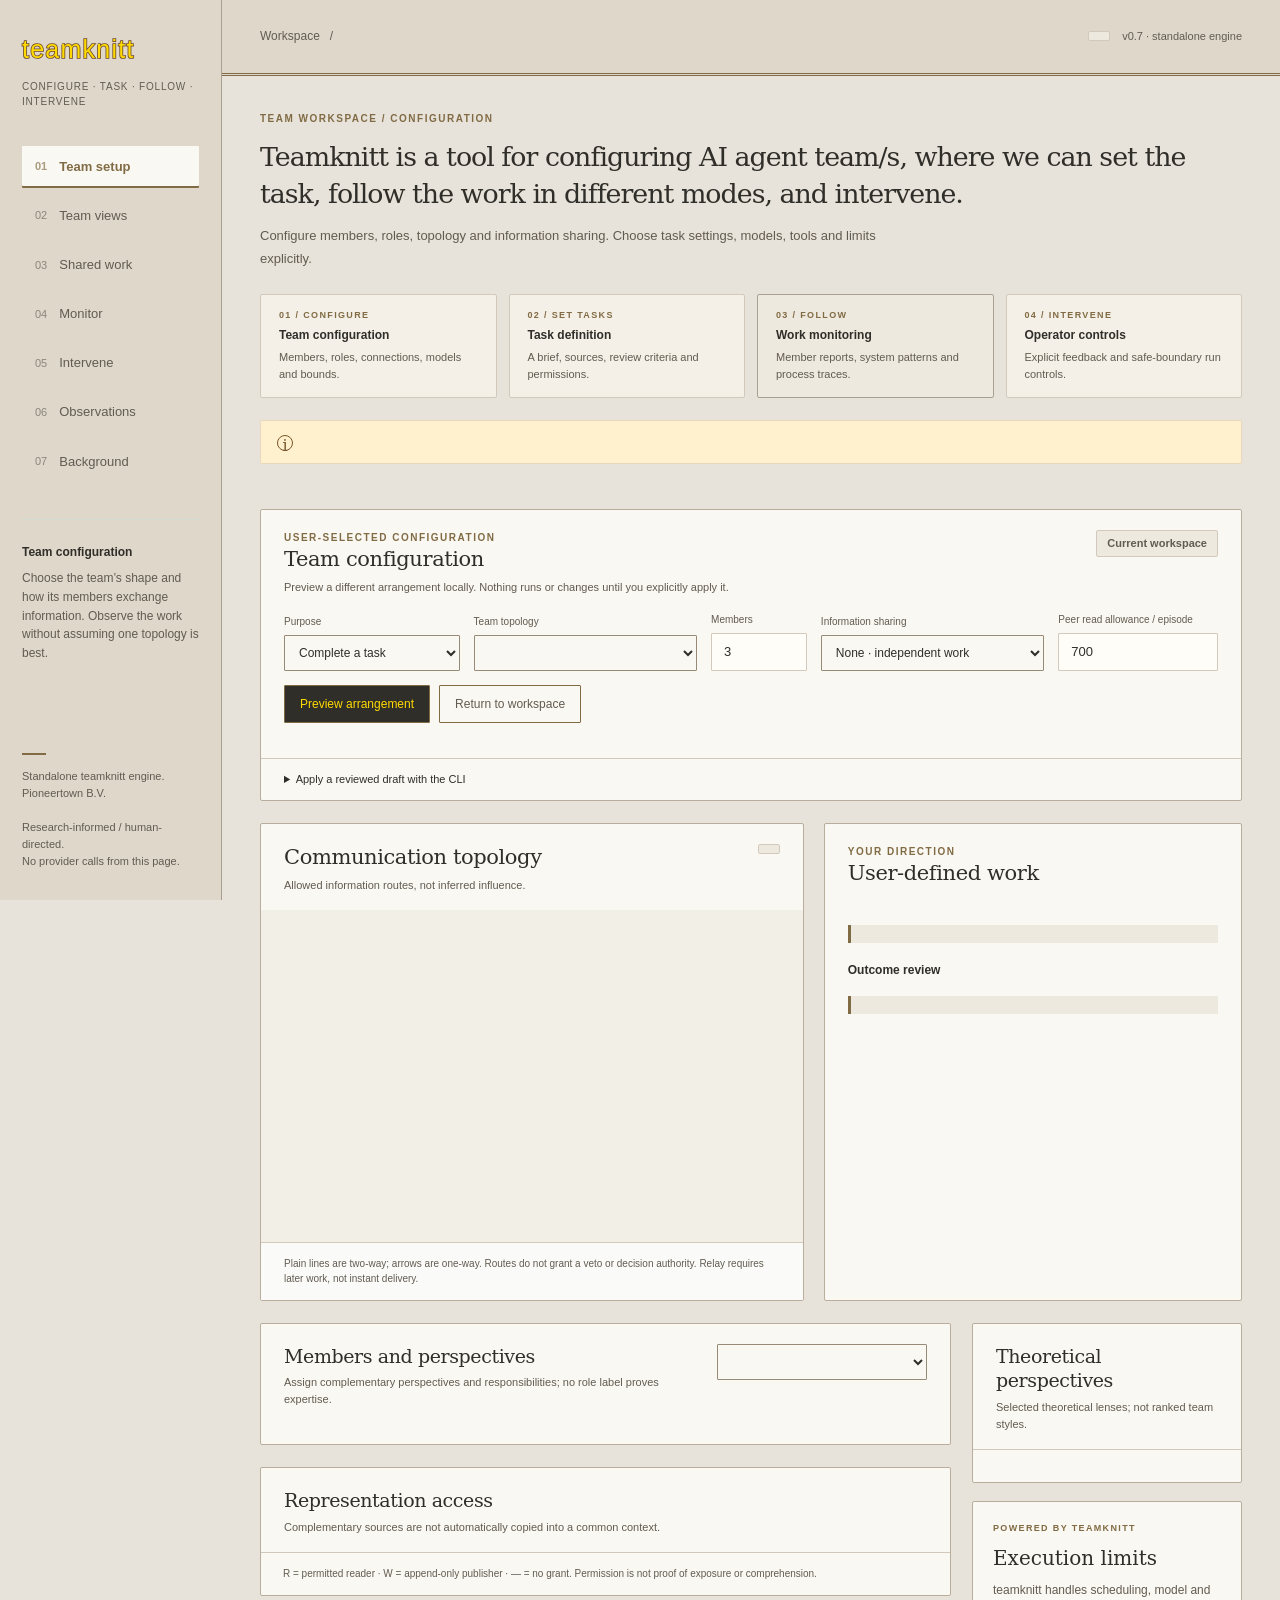
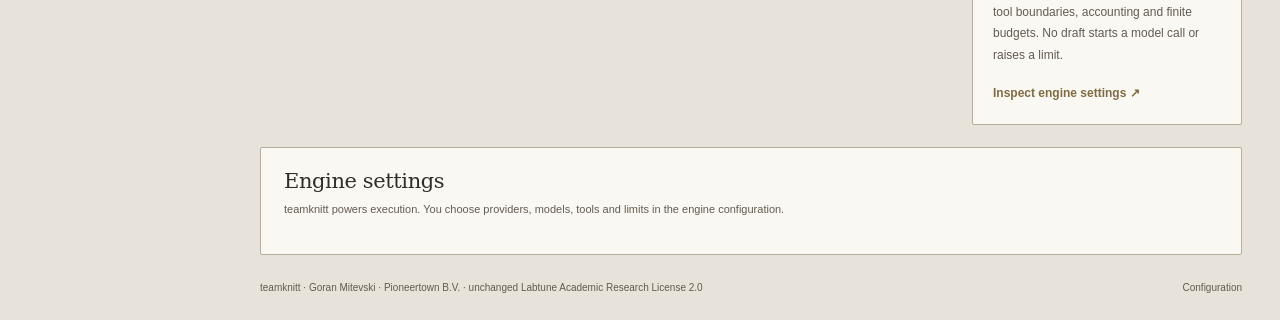
==== commit d6a6a1bd: "Add bounded multi-team collections for shared tasks Support independent native teams, explicit prior" ====
--- a/src/teamknitt/resources/observatory.html
+++ b/src/teamknitt/resources/observatory.html
@@ -27,7 +27,7 @@
 <aside class="sidebar"><div><div class="brand">teamknitt</div><p class="brand-sub">CONFIGURE · TASK · FOLLOW · INTERVENE</p></div>
 <nav class="nav" aria-label="Team workspace"><button type="button" data-page="system" aria-current="page"><small>01</small> Team setup</button><button type="button" data-page="views"><small>02</small> Team views</button><button type="button" data-page="representations"><small>03</small> Shared work</button><button type="button" data-page="process"><small>04</small> Monitor</button><button type="button" data-page="interventions"><small>05</small> Intervene</button><button type="button" data-page="observations"><small>06</small> Observations</button><button type="button" data-page="foundations"><small>07</small> Background</button></nav>
 <div class="side-note"><strong>Team configuration</strong>Choose the team’s shape and how its members exchange information. Observe the work without assuming one topology is best.</div><div class="side-bottom"><div class="rule"></div>Standalone teamknitt engine.<br>Pioneertown B.V.<br><br>Research-informed / human-directed.<br>No provider calls from this page.</div></aside>
-<div class="page"><header class="topbar"><div class="crumb">Workspace <span>/</span> <b id="workspace-name"></b></div><div class="top-actions"><span class="pill" id="mode-pill"></span><span class="version">v0.6 · standalone engine</span></div></header><main>
+<div class="page"><header class="topbar"><div class="crumb">Workspace <span>/</span> <b id="workspace-name"></b></div><div class="top-actions"><a id="collection-return" class="text-link" href="../../" hidden>Multiple teams</a><span class="pill" id="mode-pill"></span><span class="version">v0.7 · standalone engine</span></div></header><main>
 <section class="hero"><div><div class="eyebrow">TEAM WORKSPACE / <span id="page-eyebrow">CONFIGURATION</span></div><h1 id="page-title" class="product-title">Teamknitt is a tool for configuring AI agent team/s, where we can set the task, follow the work in different modes, and intervene.</h1><p id="page-description">Configure members, roles, topology and information sharing. Choose task settings, models, tools and limits explicitly.</p></div></section>
 <div class="layer-strip"><div class="layer"><div class="eyebrow">01 / CONFIGURE</div><strong>Team configuration</strong>Members, roles, connections, models and bounds.</div><div class="layer"><div class="eyebrow">02 / SET TASKS</div><strong>Task definition</strong>A brief, sources, review criteria and permissions.</div><div class="layer backbone"><div class="eyebrow">03 / FOLLOW</div><strong>Work monitoring</strong>Member reports, system patterns and process traces.</div><div class="layer"><div class="eyebrow">04 / INTERVENE</div><strong>Operator controls</strong>Explicit feedback and safe-boundary run controls.</div></div>
 <div class="notice" role="note"><span class="symbol" aria-hidden="true">i</span><span id="evidence-notice"></span></div>
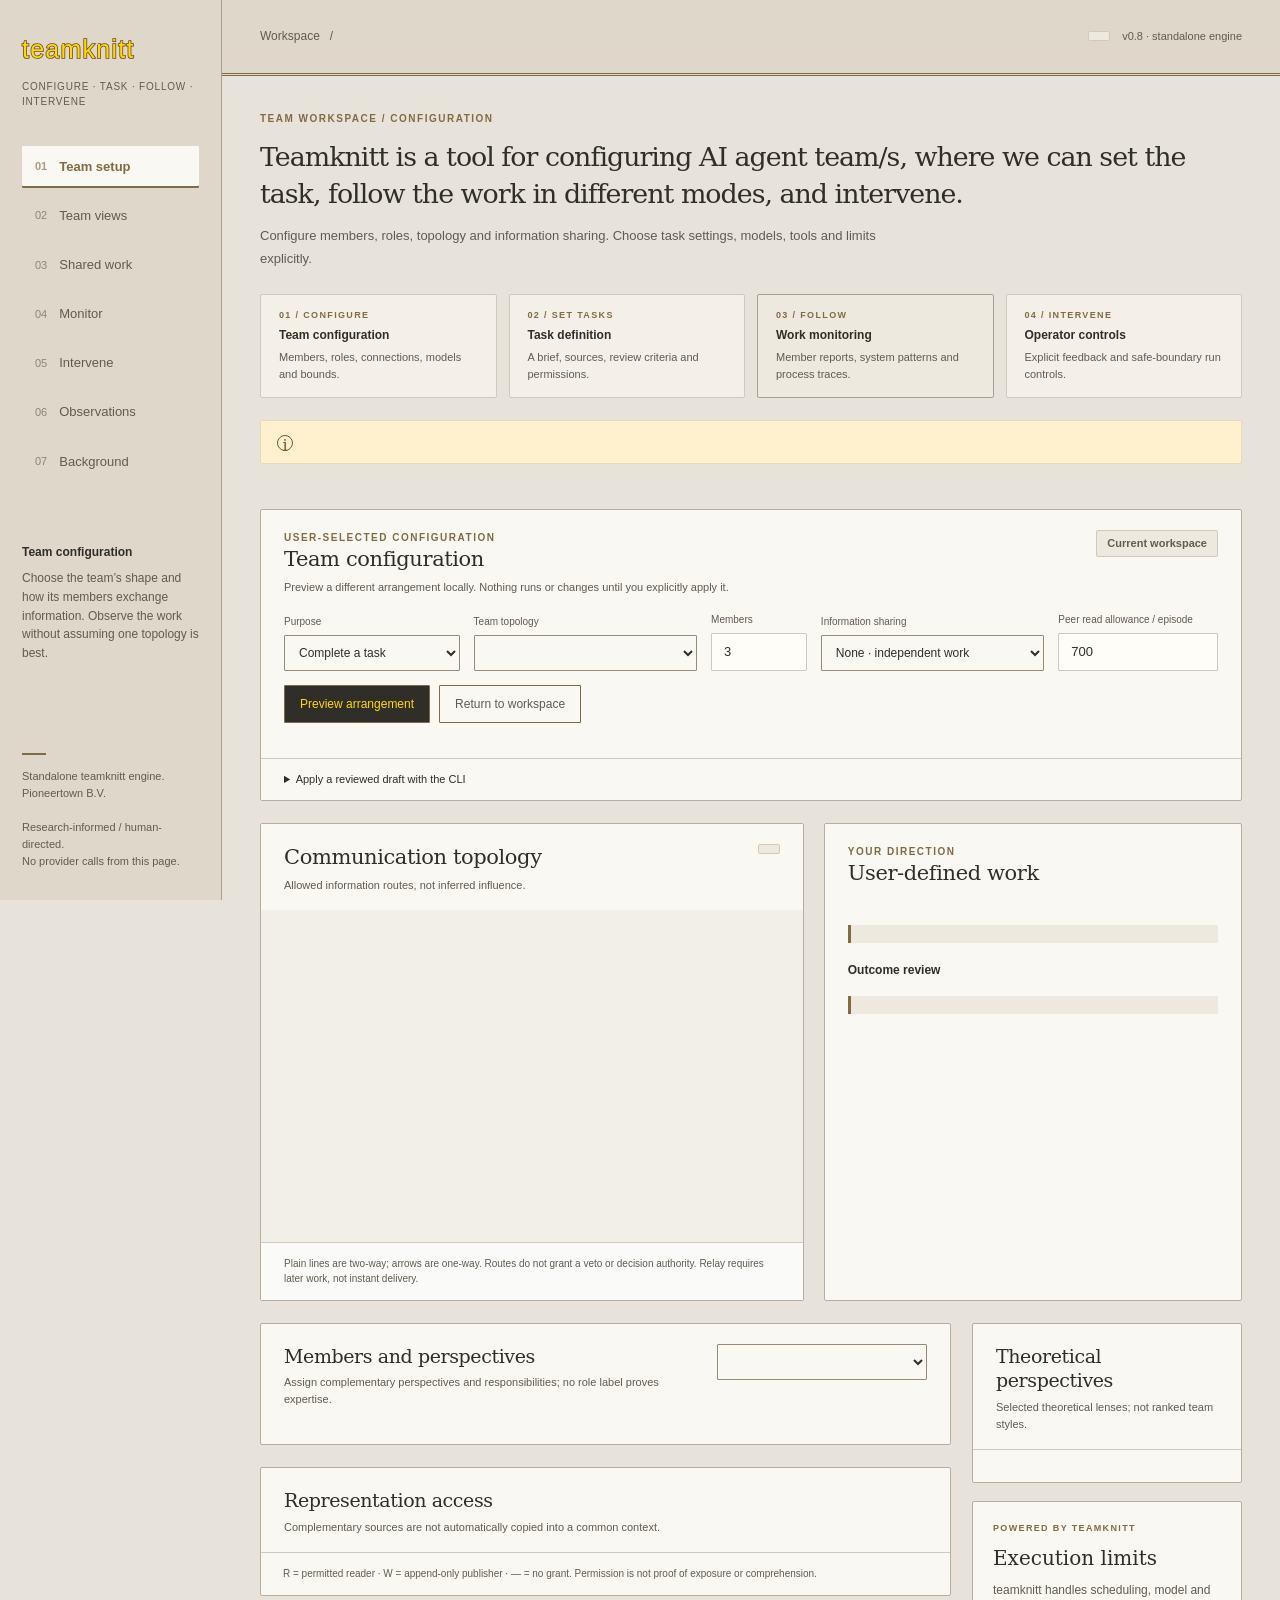
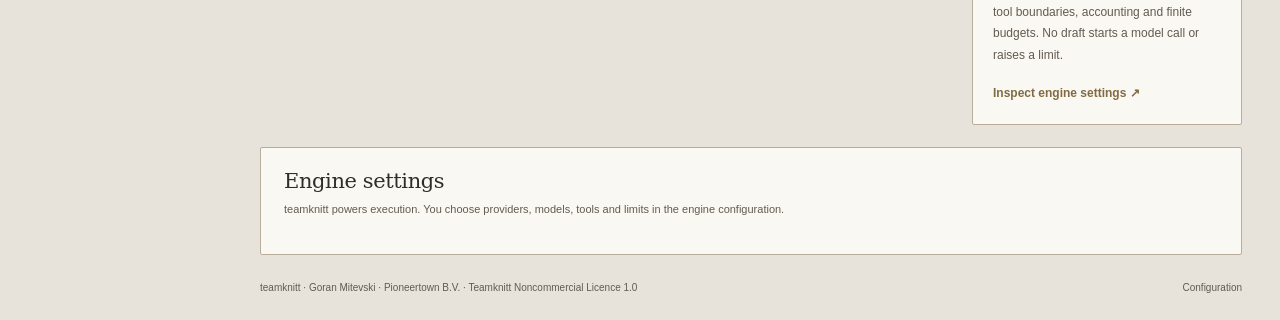
==== commit 906dd093: "Adopt Teamknitt Noncommercial Licence 1.0 Apply the user-supplied permitted-purpose, copyright, pate" ====
--- a/src/teamknitt/resources/observatory.html
+++ b/src/teamknitt/resources/observatory.html
@@ -27,7 +27,7 @@
 <aside class="sidebar"><div><div class="brand">teamknitt</div><p class="brand-sub">CONFIGURE · TASK · FOLLOW · INTERVENE</p></div>
 <nav class="nav" aria-label="Team workspace"><button type="button" data-page="system" aria-current="page"><small>01</small> Team setup</button><button type="button" data-page="views"><small>02</small> Team views</button><button type="button" data-page="representations"><small>03</small> Shared work</button><button type="button" data-page="process"><small>04</small> Monitor</button><button type="button" data-page="interventions"><small>05</small> Intervene</button><button type="button" data-page="observations"><small>06</small> Observations</button><button type="button" data-page="foundations"><small>07</small> Background</button></nav>
 <div class="side-note"><strong>Team configuration</strong>Choose the team’s shape and how its members exchange information. Observe the work without assuming one topology is best.</div><div class="side-bottom"><div class="rule"></div>Standalone teamknitt engine.<br>Pioneertown B.V.<br><br>Research-informed / human-directed.<br>No provider calls from this page.</div></aside>
-<div class="page"><header class="topbar"><div class="crumb">Workspace <span>/</span> <b id="workspace-name"></b></div><div class="top-actions"><a id="collection-return" class="text-link" href="../../" hidden>Multiple teams</a><span class="pill" id="mode-pill"></span><span class="version">v0.7 · standalone engine</span></div></header><main>
+<div class="page"><header class="topbar"><div class="crumb">Workspace <span>/</span> <b id="workspace-name"></b></div><div class="top-actions"><a id="collection-return" class="text-link" href="../../" hidden>Multiple teams</a><span class="pill" id="mode-pill"></span><span class="version">v0.8 · standalone engine</span></div></header><main>
 <section class="hero"><div><div class="eyebrow">TEAM WORKSPACE / <span id="page-eyebrow">CONFIGURATION</span></div><h1 id="page-title" class="product-title">Teamknitt is a tool for configuring AI agent team/s, where we can set the task, follow the work in different modes, and intervene.</h1><p id="page-description">Configure members, roles, topology and information sharing. Choose task settings, models, tools and limits explicitly.</p></div></section>
 <div class="layer-strip"><div class="layer"><div class="eyebrow">01 / CONFIGURE</div><strong>Team configuration</strong>Members, roles, connections, models and bounds.</div><div class="layer"><div class="eyebrow">02 / SET TASKS</div><strong>Task definition</strong>A brief, sources, review criteria and permissions.</div><div class="layer backbone"><div class="eyebrow">03 / FOLLOW</div><strong>Work monitoring</strong>Member reports, system patterns and process traces.</div><div class="layer"><div class="eyebrow">04 / INTERVENE</div><strong>Operator controls</strong>Explicit feedback and safe-boundary run controls.</div></div>
 <div class="notice" role="note"><span class="symbol" aria-hidden="true">i</span><span id="evidence-notice"></span></div>
@@ -66,8 +66,8 @@
 <div class="card foundation-card"><div class="eyebrow">BACKGROUND / 9 NOVEMBER 2026 · @GORAN</div><h2>Research and theory on human teams</h2><p class="paragraph">A design basis for <b>human-led improvement of AI-agent teams</b>, not validation that human-team constructs or intervention effects transfer to agents. Non-system and System are explanatory orientations; they are not a linear/nonlinear or good/bad ranking.</p><p class="paragraph">IPO and IMOI connect inputs, behavioral and state mediators, outcomes and feedback. Transition and action phases recur; interpersonal processes span both. What teams <em>do</em>, how teams <em>are</em>, and what they <em>achieve</em> require different evidence.</p></div>
 <div id="theory-axes" class="lower"></div><div id="theory-cycle" class="lower"></div><div id="theory-constructs" class="lower"></div>
 <div class="card lower foundation-card"><h2>Representative references</h2><p class="paragraph">Original scholarly titles are retained. Complexity science is one wider tradition, not a synonym for every system account; Santa Fe is not an endorsement.</p><div id="source-map"></div><div class="source-context">Representative sources, not a claim that every theory is measured. Books/PDFs, extracts, benchmark tasks and local Foundations notes are not distributed.</div></div>
-<div class="protocol-grid"><div class="card foundation-card"><div class="eyebrow">STANDALONE PRODUCT / PROVENANCE</div><h2 style="margin:12px 0">Based on Labtune</h2><p class="paragraph">teamknitt is a self-contained product and execution engine based on Goran Mitevski’s Labtune work. It also follows up his 2022/2023 thesis research on distributed teams and their creative processes. It ships its own runtime, provider adapters, schemas and resources under the teamknitt namespace; it does not require the Labtune package, CLI or a parent runtime.</p><p class="paragraph">Original author: Goran Mitevski. Copyright holder/licensor: Pioneertown B.V. The Labtune Academic Research License 2.0 remains unchanged; broader task capability does not broaden permission.</p><p class="paragraph">Bayesian/probabilistic analysis is not an option in teamknitt. Existing unsupported configurations are rejected, not silently converted. Ordinary descriptive records and supported interval analysis remain separate from the theories of teams.</p></div><div class="card"><div class="card-head"><div><h2>Interpretation boundaries</h2><p>Operational records do not validate psychological or emergent constructs.</p></div></div><ul class="limitations" id="limitations"></ul></div></div></section>
-<footer class="footer"><span>teamknitt · Goran Mitevski · Pioneertown B.V. · unchanged Labtune Academic Research License 2.0</span><span>Configuration <code id="config-id"></code></span></footer>
+<div class="protocol-grid"><div class="card foundation-card"><div class="eyebrow">STANDALONE PRODUCT / PROVENANCE</div><h2 style="margin:12px 0">Based on Labtune</h2><p class="paragraph">teamknitt is a self-contained product and execution engine based on Goran Mitevski’s Labtune work. It also follows up his 2022/2023 thesis research on distributed teams and their creative processes. It ships its own runtime, provider adapters, schemas and resources under the teamknitt namespace; it does not require the Labtune package, CLI or a parent runtime.</p><p class="paragraph">Original author: Goran Mitevski. Copyright holder/licensor: Pioneertown B.V. Teamknitt Noncommercial Licence 1.0 permits noncommercial purposes, the specified personal uses, and use by the listed organizations regardless of funding source or resulting obligations, without geographic restrictions. The copyright licence does not grant redistribution, software changes or derivative works, even if noncommercial. See LICENSE and LICENSING.md; this is not an OSI open-source licence.</p><p class="paragraph">Bayesian/probabilistic analysis is not an option in teamknitt. Existing unsupported configurations are rejected, not silently converted. Ordinary descriptive records and supported interval analysis remain separate from the theories of teams.</p></div><div class="card"><div class="card-head"><div><h2>Interpretation boundaries</h2><p>Operational records do not validate psychological or emergent constructs.</p></div></div><ul class="limitations" id="limitations"></ul></div></div></section>
+<footer class="footer"><span>teamknitt · Goran Mitevski · Pioneertown B.V. · Teamknitt Noncommercial Licence 1.0</span><span>Configuration <code id="config-id"></code></span></footer>
 </main></div></div><script type="application/json" id="report-data">__REPORT_JSON__</script>
 <script>
 __TEAMKNITT_APP_JS__
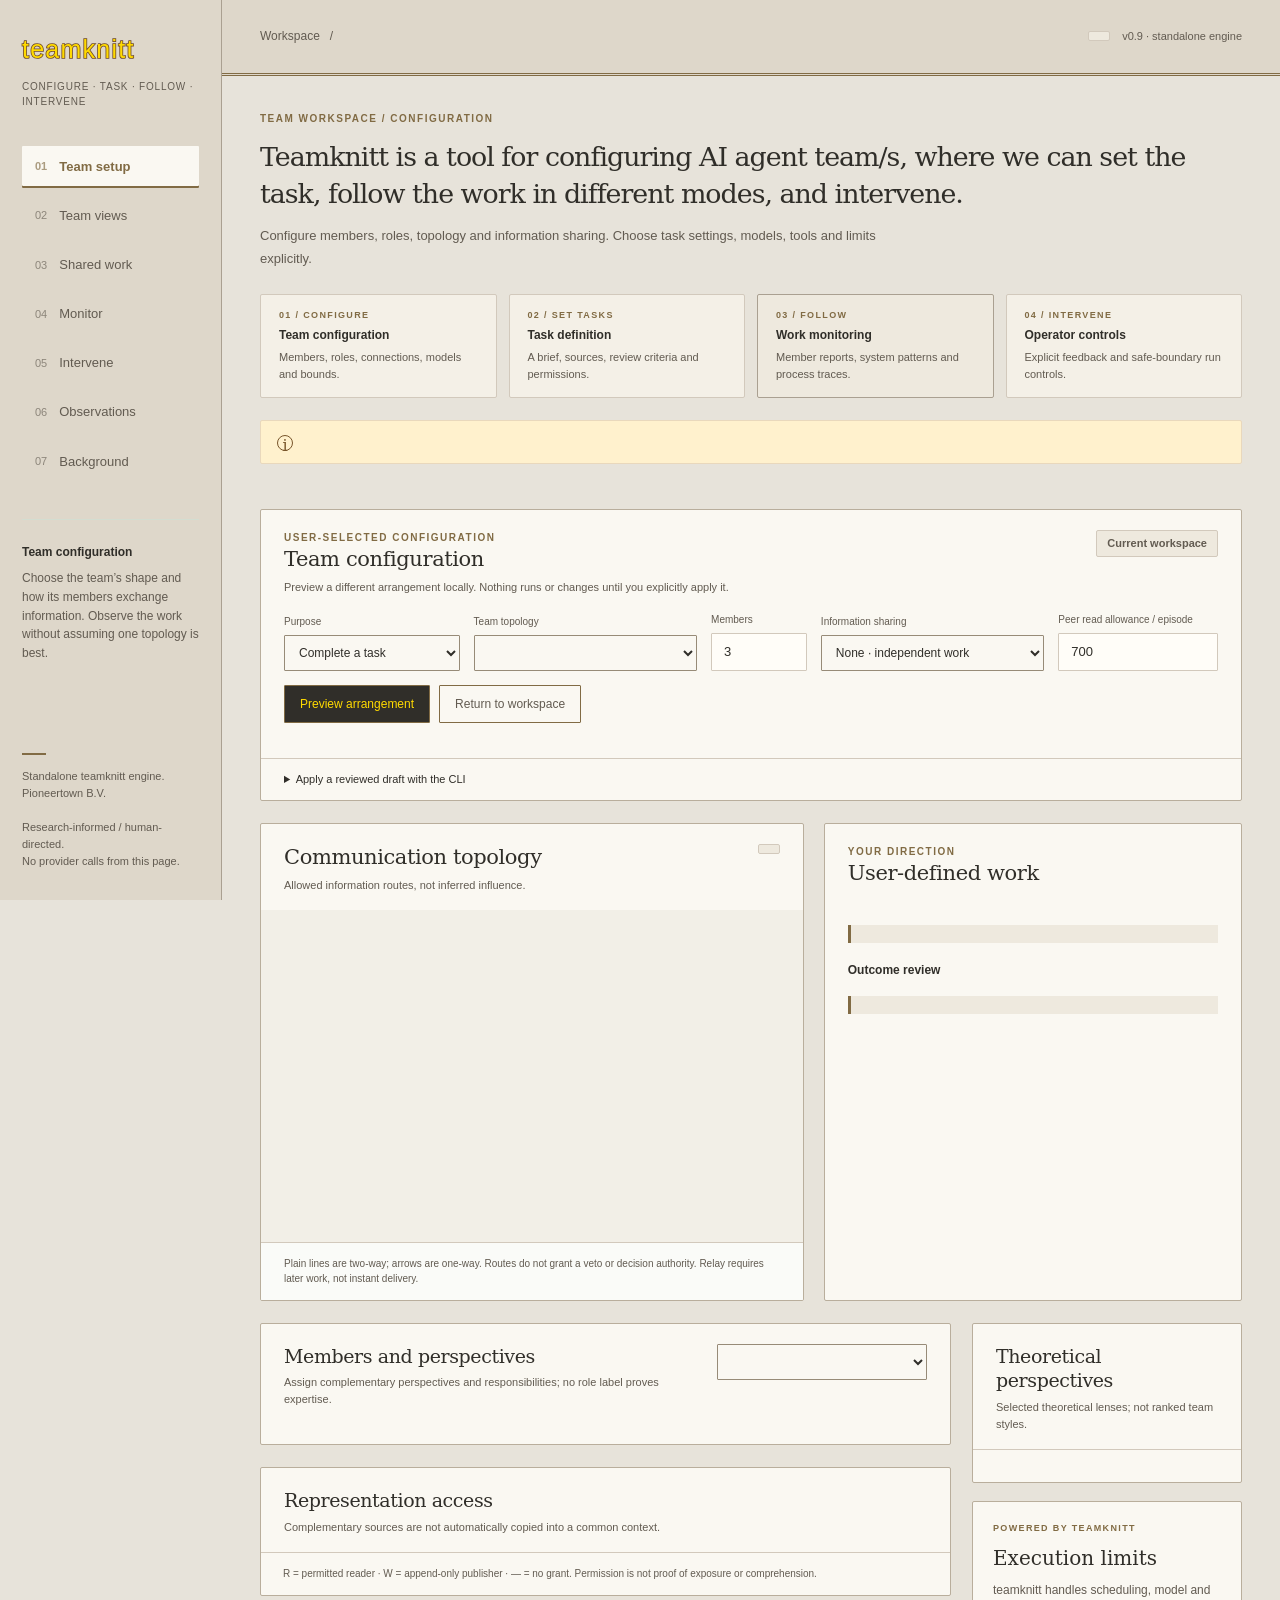
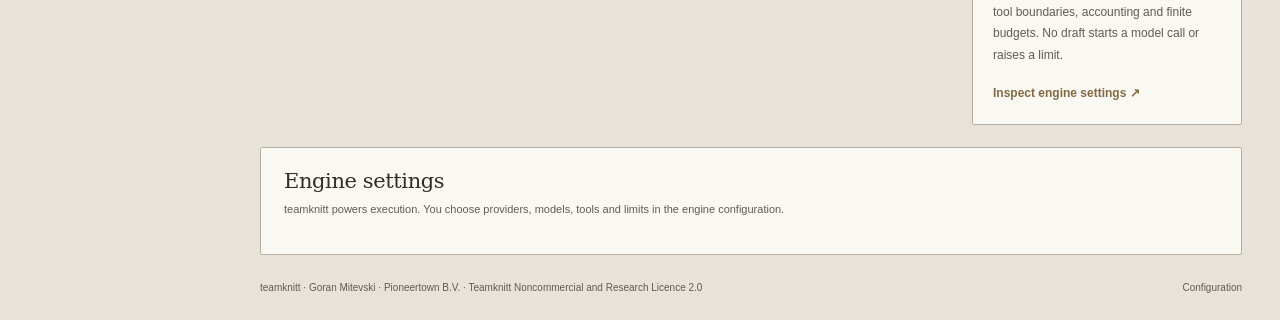
==== commit 5d5d466e: "Clarify noncommercial use and Labtune research licensing Adopt Teamknitt Noncommercial and Research " ====
--- a/src/teamknitt/resources/observatory.html
+++ b/src/teamknitt/resources/observatory.html
@@ -27,7 +27,7 @@
 <aside class="sidebar"><div><div class="brand">teamknitt</div><p class="brand-sub">CONFIGURE · TASK · FOLLOW · INTERVENE</p></div>
 <nav class="nav" aria-label="Team workspace"><button type="button" data-page="system" aria-current="page"><small>01</small> Team setup</button><button type="button" data-page="views"><small>02</small> Team views</button><button type="button" data-page="representations"><small>03</small> Shared work</button><button type="button" data-page="process"><small>04</small> Monitor</button><button type="button" data-page="interventions"><small>05</small> Intervene</button><button type="button" data-page="observations"><small>06</small> Observations</button><button type="button" data-page="foundations"><small>07</small> Background</button></nav>
 <div class="side-note"><strong>Team configuration</strong>Choose the team’s shape and how its members exchange information. Observe the work without assuming one topology is best.</div><div class="side-bottom"><div class="rule"></div>Standalone teamknitt engine.<br>Pioneertown B.V.<br><br>Research-informed / human-directed.<br>No provider calls from this page.</div></aside>
-<div class="page"><header class="topbar"><div class="crumb">Workspace <span>/</span> <b id="workspace-name"></b></div><div class="top-actions"><a id="collection-return" class="text-link" href="../../" hidden>Multiple teams</a><span class="pill" id="mode-pill"></span><span class="version">v0.8 · standalone engine</span></div></header><main>
+<div class="page"><header class="topbar"><div class="crumb">Workspace <span>/</span> <b id="workspace-name"></b></div><div class="top-actions"><a id="collection-return" class="text-link" href="../../" hidden>Multiple teams</a><span class="pill" id="mode-pill"></span><span class="version">v0.9 · standalone engine</span></div></header><main>
 <section class="hero"><div><div class="eyebrow">TEAM WORKSPACE / <span id="page-eyebrow">CONFIGURATION</span></div><h1 id="page-title" class="product-title">Teamknitt is a tool for configuring AI agent team/s, where we can set the task, follow the work in different modes, and intervene.</h1><p id="page-description">Configure members, roles, topology and information sharing. Choose task settings, models, tools and limits explicitly.</p></div></section>
 <div class="layer-strip"><div class="layer"><div class="eyebrow">01 / CONFIGURE</div><strong>Team configuration</strong>Members, roles, connections, models and bounds.</div><div class="layer"><div class="eyebrow">02 / SET TASKS</div><strong>Task definition</strong>A brief, sources, review criteria and permissions.</div><div class="layer backbone"><div class="eyebrow">03 / FOLLOW</div><strong>Work monitoring</strong>Member reports, system patterns and process traces.</div><div class="layer"><div class="eyebrow">04 / INTERVENE</div><strong>Operator controls</strong>Explicit feedback and safe-boundary run controls.</div></div>
 <div class="notice" role="note"><span class="symbol" aria-hidden="true">i</span><span id="evidence-notice"></span></div>
@@ -66,8 +66,8 @@
 <div class="card foundation-card"><div class="eyebrow">BACKGROUND / 9 NOVEMBER 2026 · @GORAN</div><h2>Research and theory on human teams</h2><p class="paragraph">A design basis for <b>human-led improvement of AI-agent teams</b>, not validation that human-team constructs or intervention effects transfer to agents. Non-system and System are explanatory orientations; they are not a linear/nonlinear or good/bad ranking.</p><p class="paragraph">IPO and IMOI connect inputs, behavioral and state mediators, outcomes and feedback. Transition and action phases recur; interpersonal processes span both. What teams <em>do</em>, how teams <em>are</em>, and what they <em>achieve</em> require different evidence.</p></div>
 <div id="theory-axes" class="lower"></div><div id="theory-cycle" class="lower"></div><div id="theory-constructs" class="lower"></div>
 <div class="card lower foundation-card"><h2>Representative references</h2><p class="paragraph">Original scholarly titles are retained. Complexity science is one wider tradition, not a synonym for every system account; Santa Fe is not an endorsement.</p><div id="source-map"></div><div class="source-context">Representative sources, not a claim that every theory is measured. Books/PDFs, extracts, benchmark tasks and local Foundations notes are not distributed.</div></div>
-<div class="protocol-grid"><div class="card foundation-card"><div class="eyebrow">STANDALONE PRODUCT / PROVENANCE</div><h2 style="margin:12px 0">Based on Labtune</h2><p class="paragraph">teamknitt is a self-contained product and execution engine based on Goran Mitevski’s Labtune work. It also follows up his 2022/2023 thesis research on distributed teams and their creative processes. It ships its own runtime, provider adapters, schemas and resources under the teamknitt namespace; it does not require the Labtune package, CLI or a parent runtime.</p><p class="paragraph">Original author: Goran Mitevski. Copyright holder/licensor: Pioneertown B.V. Teamknitt Noncommercial Licence 1.0 permits noncommercial purposes, the specified personal uses, and use by the listed organizations regardless of funding source or resulting obligations, without geographic restrictions. The copyright licence does not grant redistribution, software changes or derivative works, even if noncommercial. See LICENSE and LICENSING.md; this is not an OSI open-source licence.</p><p class="paragraph">Bayesian/probabilistic analysis is not an option in teamknitt. Existing unsupported configurations are rejected, not silently converted. Ordinary descriptive records and supported interval analysis remain separate from the theories of teams.</p></div><div class="card"><div class="card-head"><div><h2>Interpretation boundaries</h2><p>Operational records do not validate psychological or emergent constructs.</p></div></div><ul class="limitations" id="limitations"></ul></div></div></section>
-<footer class="footer"><span>teamknitt · Goran Mitevski · Pioneertown B.V. · Teamknitt Noncommercial Licence 1.0</span><span>Configuration <code id="config-id"></code></span></footer>
+<div class="protocol-grid"><div class="card foundation-card"><div class="eyebrow">STANDALONE PRODUCT / PROVENANCE</div><h2 style="margin:12px 0">Based on Labtune</h2><p class="paragraph">teamknitt is a self-contained product and execution engine based on Goran Mitevski’s Labtune work. It also follows up his 2022/2023 thesis research on distributed teams and their creative processes. It ships its own runtime, provider adapters, schemas and resources under the teamknitt namespace; it does not require the Labtune package, CLI or a parent runtime.</p><p class="paragraph">Original author: Goran Mitevski. Copyright holder/licensor: Pioneertown B.V. Teamknitt Noncommercial and Research Licence 2.0 provides free general noncommercial, non-research use. Noncommercial research outside qualifying low-income/lower-middle-income academic institutions requires separate permission under the Labtune-based research conditions. Commercial use also requires separate written permission. Modification and sharing are conditionally allowed for Permitted Uses with the same terms and retained notices. See LICENSE and LICENSING.md; this is not an OSI open-source licence.</p><p class="paragraph">Bayesian/probabilistic analysis is not an option in teamknitt. Existing unsupported configurations are rejected, not silently converted. Ordinary descriptive records and supported interval analysis remain separate from the theories of teams.</p></div><div class="card"><div class="card-head"><div><h2>Interpretation boundaries</h2><p>Operational records do not validate psychological or emergent constructs.</p></div></div><ul class="limitations" id="limitations"></ul></div></div></section>
+<footer class="footer"><span>teamknitt · Goran Mitevski · Pioneertown B.V. · Teamknitt Noncommercial and Research Licence 2.0</span><span>Configuration <code id="config-id"></code></span></footer>
 </main></div></div><script type="application/json" id="report-data">__REPORT_JSON__</script>
 <script>
 __TEAMKNITT_APP_JS__
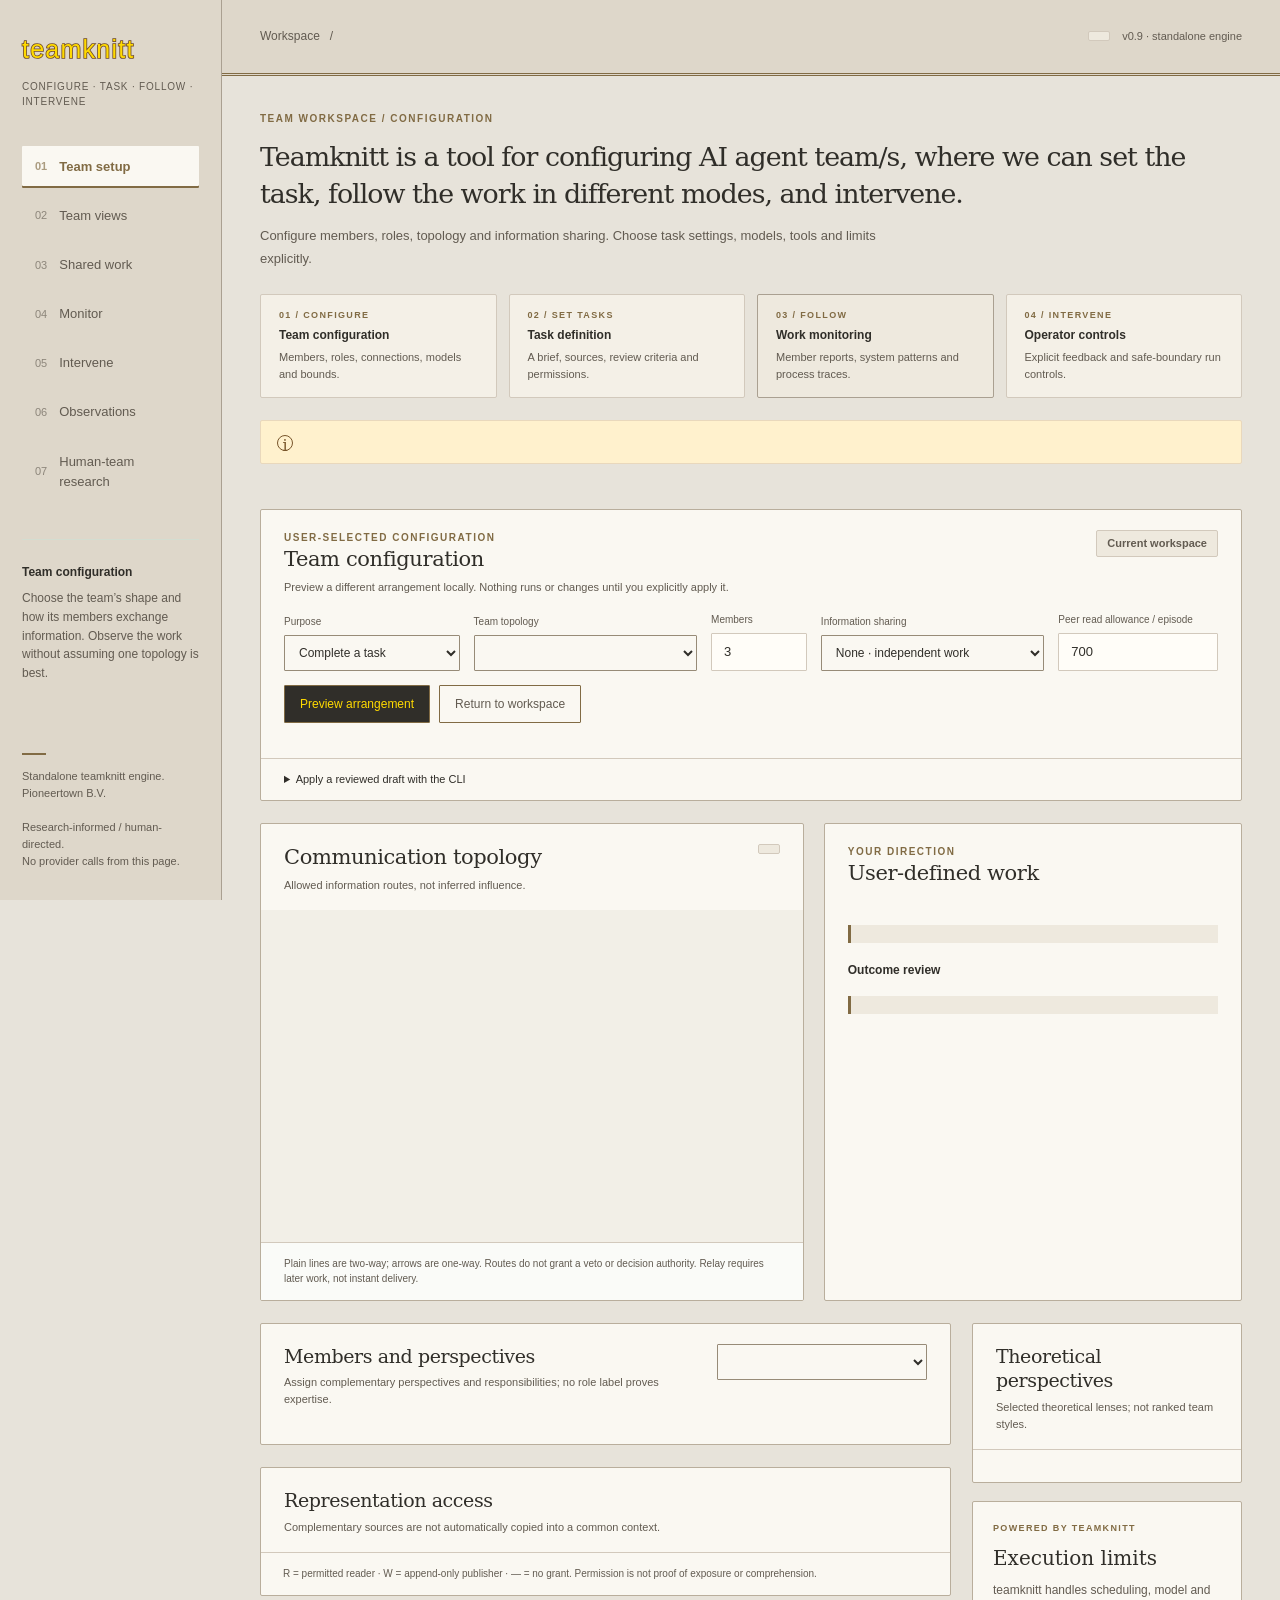
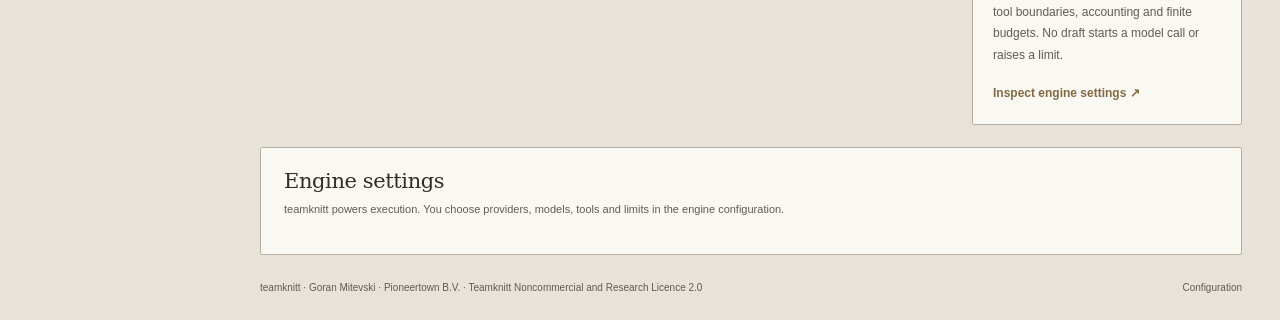
==== commit 01e8e168: "Align research note and human-team research UI" ====
--- a/src/teamknitt/resources/observatory.html
+++ b/src/teamknitt/resources/observatory.html
@@ -25,7 +25,7 @@
 @supports not (-webkit-text-stroke:1px #6f4b2a){.brand{text-shadow:-1.2px -1.2px 0 #6f4b2a,1.2px -1.2px 0 #6f4b2a,-1.2px 1.2px 0 #6f4b2a,1.2px 1.2px 0 #6f4b2a}}
 </style></head><body><div class="shell">
 <aside class="sidebar"><div><div class="brand">teamknitt</div><p class="brand-sub">CONFIGURE · TASK · FOLLOW · INTERVENE</p></div>
-<nav class="nav" aria-label="Team workspace"><button type="button" data-page="system" aria-current="page"><small>01</small> Team setup</button><button type="button" data-page="views"><small>02</small> Team views</button><button type="button" data-page="representations"><small>03</small> Shared work</button><button type="button" data-page="process"><small>04</small> Monitor</button><button type="button" data-page="interventions"><small>05</small> Intervene</button><button type="button" data-page="observations"><small>06</small> Observations</button><button type="button" data-page="foundations"><small>07</small> Background</button></nav>
+<nav class="nav" aria-label="Team workspace"><button type="button" data-page="system" aria-current="page"><small>01</small> Team setup</button><button type="button" data-page="views"><small>02</small> Team views</button><button type="button" data-page="representations"><small>03</small> Shared work</button><button type="button" data-page="process"><small>04</small> Monitor</button><button type="button" data-page="interventions"><small>05</small> Intervene</button><button type="button" data-page="observations"><small>06</small> Observations</button><button type="button" data-page="foundations"><small>07</small> Human-team research</button></nav>
 <div class="side-note"><strong>Team configuration</strong>Choose the team’s shape and how its members exchange information. Observe the work without assuming one topology is best.</div><div class="side-bottom"><div class="rule"></div>Standalone teamknitt engine.<br>Pioneertown B.V.<br><br>Research-informed / human-directed.<br>No provider calls from this page.</div></aside>
 <div class="page"><header class="topbar"><div class="crumb">Workspace <span>/</span> <b id="workspace-name"></b></div><div class="top-actions"><a id="collection-return" class="text-link" href="../../" hidden>Multiple teams</a><span class="pill" id="mode-pill"></span><span class="version">v0.9 · standalone engine</span></div></header><main>
 <section class="hero"><div><div class="eyebrow">TEAM WORKSPACE / <span id="page-eyebrow">CONFIGURATION</span></div><h1 id="page-title" class="product-title">Teamknitt is a tool for configuring AI agent team/s, where we can set the task, follow the work in different modes, and intervene.</h1><p id="page-description">Configure members, roles, topology and information sharing. Choose task settings, models, tools and limits explicitly.</p></div></section>
@@ -63,10 +63,10 @@
 <section id="observations" class="panel" hidden><div class="card"><div class="card-head"><div><div class="eyebrow">AN ADDITIONAL TOOL, NOT THE CONFIGURATOR</div><h2>Complexity-science process observations</h2><p>Complexity science and complex adaptive systems inform this tool. Gorman et al. (2017) is one team-focused reference, not its sole foundation.</p></div><span class="pill" id="observation-status"></span></div><div class="actor-content"><p>Local variation, global continuity, disturbance response and informational coupling can be inspected alongside members, artifacts and coordination. The tool does not rank your team or choose a better topology.</p><p>Attractor, synchronization and fractal dimensions remain explicitly <b>not estimated</b>: short, uneven workflow waves do not justify those inferences.</p></div><div id="observation-cards"></div><div class="card-foot">Enable/disable or select dimensions in <code>observations</code> in team.yaml. No paid judge, model call or automatic organizational change.</div></div></section>
 <section id="foundations" class="panel" hidden>
 <div id="author-research"></div>
-<div class="card foundation-card"><div class="eyebrow">BACKGROUND / 9 NOVEMBER 2026 · @GORAN</div><h2>Research and theory on human teams</h2><p class="paragraph">A design basis for <b>human-led improvement of AI-agent teams</b>, not validation that human-team constructs or intervention effects transfer to agents. Non-system and System are explanatory orientations; they are not a linear/nonlinear or good/bad ranking.</p><p class="paragraph">IPO and IMOI connect inputs, behavioral and state mediators, outcomes and feedback. Transition and action phases recur; interpersonal processes span both. What teams <em>do</em>, how teams <em>are</em>, and what they <em>achieve</em> require different evidence.</p></div>
+<div class="card foundation-card"><div class="eyebrow">RESEARCH NOTE / 10 NOVEMBER 2026 · GORAN MITEVSKI</div><h2>Human-Team Research in Teamknitt</h2><p class="paragraph">Human-team research guides configuration; dynamical systems theory offers a lens for following the work and informing intervention. This page maps those ideas to Teamknitt’s records and controls, without assuming that human-team findings transfer to LLM-agent teams.</p><p class="paragraph">Non-system and System are explanatory orientations, separate from compositional/compilational emergence and from processes, states and outcomes. IPO and IMOI connect inputs, behavioral and state mediators, outcomes and feedback. What teams <em>do</em>, how teams <em>are</em>, and what they <em>achieve</em> require different evidence.</p><div class="source-context">Detailed research note: <code>docs/TEAM_RESEARCH.md</code>. The interface is a concise overview; the note contains the extended discussion and references. Dynamical analyses remain research proposals, not implemented estimators.</div></div>
 <div id="theory-axes" class="lower"></div><div id="theory-cycle" class="lower"></div><div id="theory-constructs" class="lower"></div>
-<div class="card lower foundation-card"><h2>Representative references</h2><p class="paragraph">Original scholarly titles are retained. Complexity science is one wider tradition, not a synonym for every system account; Santa Fe is not an endorsement.</p><div id="source-map"></div><div class="source-context">Representative sources, not a claim that every theory is measured. Books/PDFs, extracts, benchmark tasks and local Foundations notes are not distributed.</div></div>
-<div class="protocol-grid"><div class="card foundation-card"><div class="eyebrow">STANDALONE PRODUCT / PROVENANCE</div><h2 style="margin:12px 0">Based on Labtune</h2><p class="paragraph">teamknitt is a self-contained product and execution engine based on Goran Mitevski’s Labtune work. It also follows up his 2022/2023 thesis research on distributed teams and their creative processes. It ships its own runtime, provider adapters, schemas and resources under the teamknitt namespace; it does not require the Labtune package, CLI or a parent runtime.</p><p class="paragraph">Original author: Goran Mitevski. Copyright holder/licensor: Pioneertown B.V. Teamknitt Noncommercial and Research Licence 2.0 provides free general noncommercial, non-research use. Noncommercial research outside qualifying low-income/lower-middle-income academic institutions requires separate permission under the Labtune-based research conditions. Commercial use also requires separate written permission. Modification and sharing are conditionally allowed for Permitted Uses with the same terms and retained notices. See LICENSE and LICENSING.md; this is not an OSI open-source licence.</p><p class="paragraph">Bayesian/probabilistic analysis is not an option in teamknitt. Existing unsupported configurations are rejected, not silently converted. Ordinary descriptive records and supported interval analysis remain separate from the theories of teams.</p></div><div class="card"><div class="card-head"><div><h2>Interpretation boundaries</h2><p>Operational records do not validate psychological or emergent constructs.</p></div></div><ul class="limitations" id="limitations"></ul></div></div></section>
+<div class="card lower foundation-card"><h2>Selected references</h2><p class="paragraph">These references support the interface overview; the full research note contains the extended discussion and bibliography. Original scholarly titles are retained. Complexity science is wider than any one team account; Santa Fe is not an endorsement.</p><div id="source-map"></div><div class="source-context">Representative sources, not a claim that every theory is measured. Books/PDFs, extracts, benchmark tasks and local Foundations notes are not distributed.</div></div>
+<div class="protocol-grid"><div class="card foundation-card"><div class="eyebrow">STANDALONE PRODUCT / PROVENANCE</div><h2 style="margin:12px 0">Based on Labtune</h2><p class="paragraph">Teamknitt is a self-contained product and execution engine based on my Labtune work. Teamknitt follows my thesis research on distributed teams and their creative processes. It ships its own runtime, provider adapters, schemas and resources under the teamknitt namespace; it does not require the Labtune package, CLI or a parent runtime.</p><p class="paragraph">Original author: Goran Mitevski. Copyright holder/licensor: Pioneertown B.V. Teamknitt Noncommercial and Research Licence 2.0 provides free general noncommercial, non-research use. Noncommercial research outside qualifying low-income/lower-middle-income academic institutions requires separate permission under the Labtune-based research conditions. Commercial use also requires separate written permission. Modification and sharing are conditionally allowed for Permitted Uses with the same terms and retained notices. See LICENSE and LICENSING.md; this is not an OSI open-source licence.</p><p class="paragraph">Bayesian/probabilistic analysis is not an option in teamknitt. Descriptive records and supported frequentist count/interval analysis remain available when applicable. Unsupported legacy choices are rejected, never silently converted. This does not change the original Labtune project.</p></div><div class="card"><div class="card-head"><div><h2>Interpretation boundaries</h2><p>Operational records do not validate psychological or emergent constructs.</p></div></div><ul class="limitations" id="limitations"></ul></div></div></section>
 <footer class="footer"><span>teamknitt · Goran Mitevski · Pioneertown B.V. · Teamknitt Noncommercial and Research Licence 2.0</span><span>Configuration <code id="config-id"></code></span></footer>
 </main></div></div><script type="application/json" id="report-data">__REPORT_JSON__</script>
 <script>
